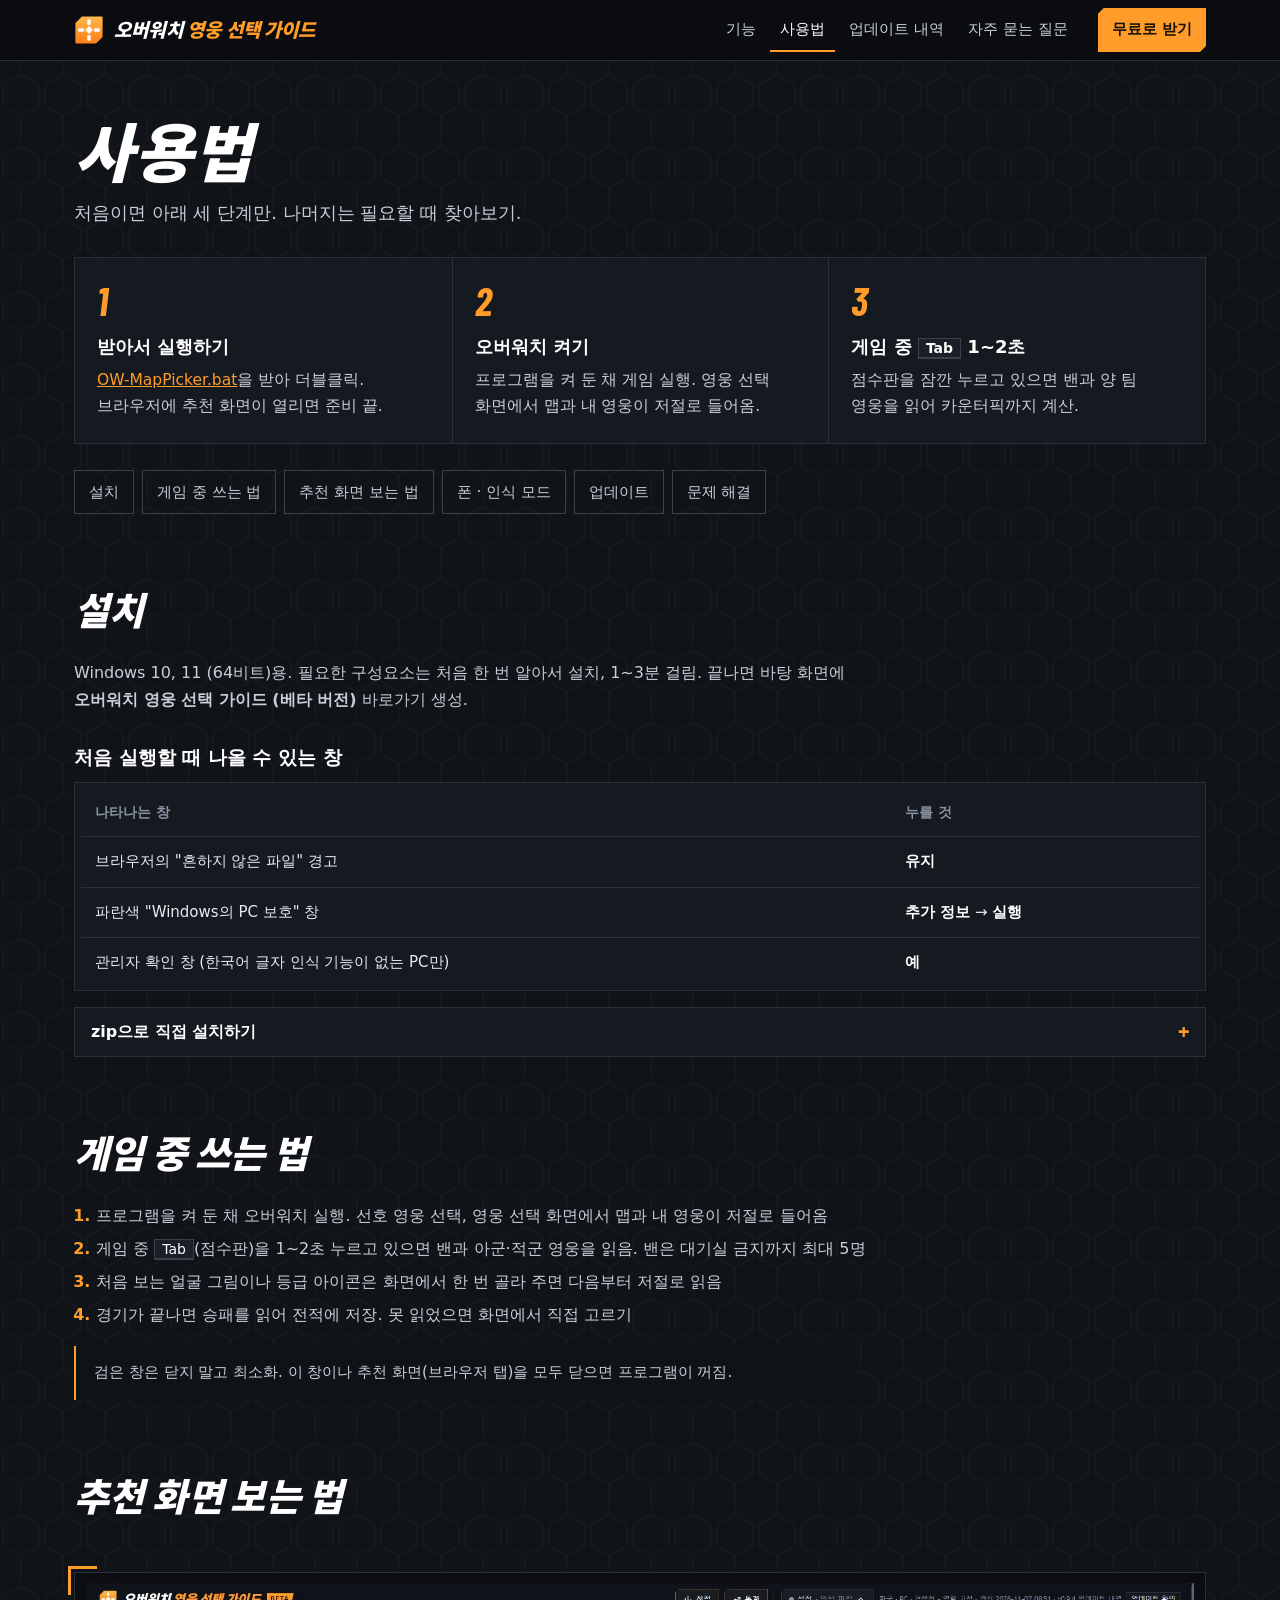
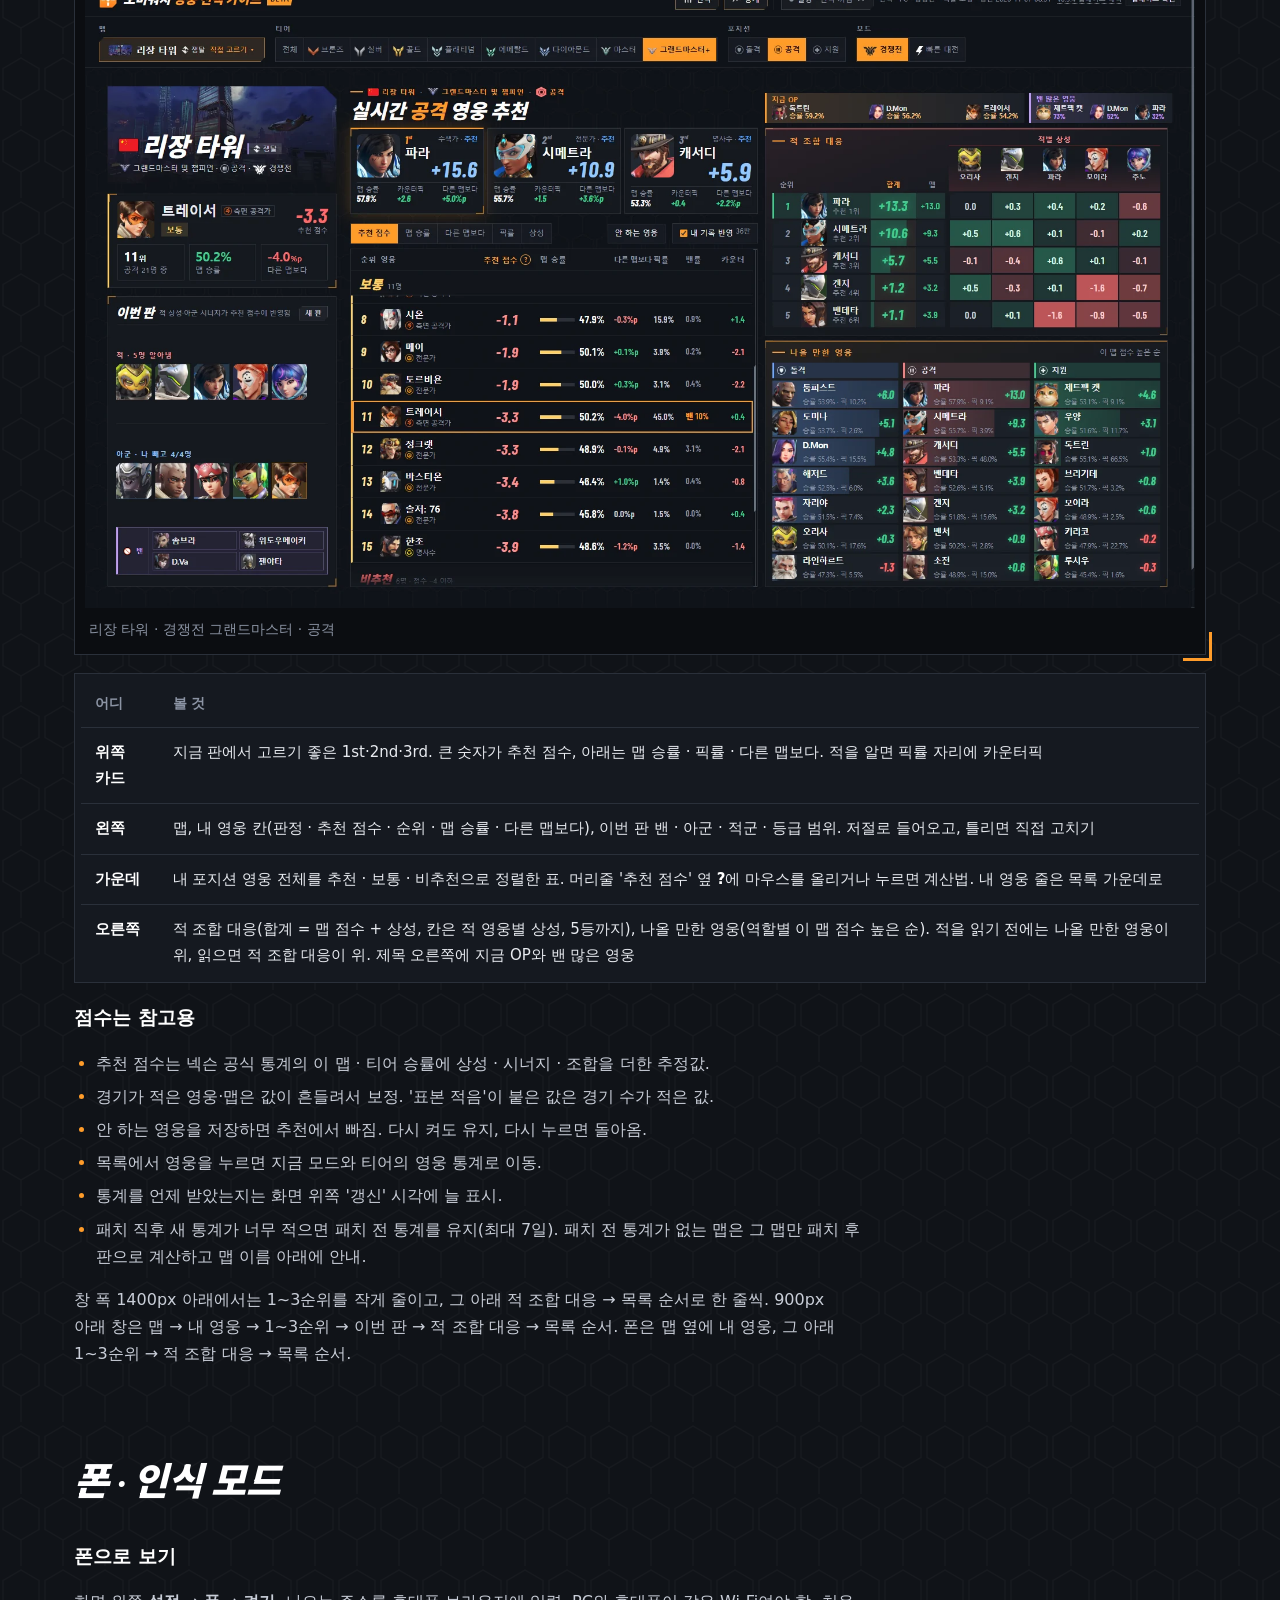
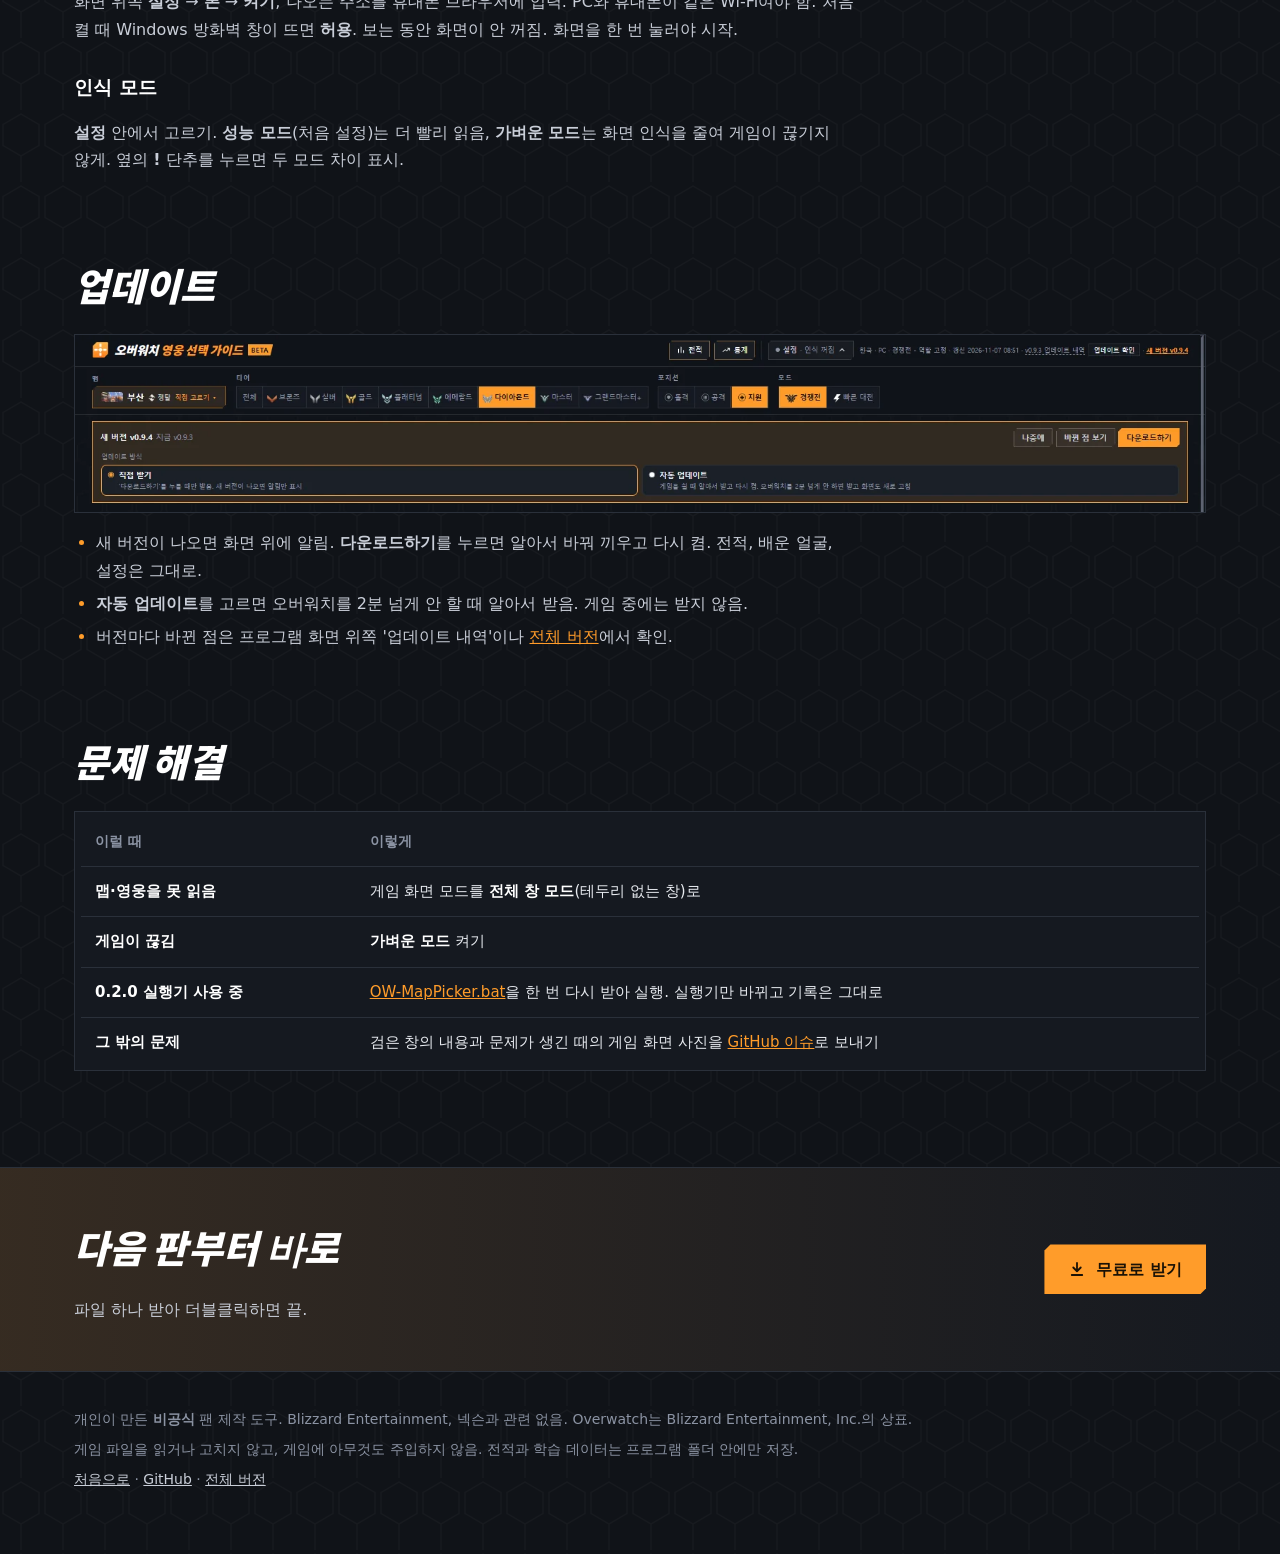
==== docs/guide.html @ 06ac481d "소개 사이트: 업데이트 내역을 프로그램 화면 모양으로, 아이콘을 프로그램 아이콘으로 - 업데이트 내역: 왼쪽 버전 목록 + 마름모 시간줄, 바뀐 점 모두 보임, 사진 누르면 크게 " ====
<!doctype html>
<html lang="ko">
<head>
<meta charset="utf-8">
<meta name="google-site-verification" content="iW7dX4CgawFbVuh55kqrlvdH8QZOWC4l0NRZZ0WInyc" />
<meta name="viewport" content="width=device-width, initial-scale=1">
<title>사용법 · 설치 · 문제 해결 | 오버워치 영웅 선택 가이드</title>
<meta name="description" content="오버워치 영웅 선택 가이드 사용법: 3단계로 시작하기, 설치, 점수판(Tab)으로 조합 읽기, 추천 화면 보는 법, 폰으로 보기, 자동 업데이트, 문제 해결.">
<link rel="canonical" href="https://no2thingmore.github.io/ow-map-picker-release/guide.html">
<meta name="theme-color" content="#101318">
<link rel="icon" href="site/favicon.ico" sizes="any">
<link rel="icon" href="site/icon.svg" type="image/svg+xml">
<meta property="og:type" content="article">
<meta property="og:locale" content="ko_KR">
<meta property="og:site_name" content="오버워치 영웅 선택 가이드">
<meta property="og:title" content="사용법 · 설치 | 오버워치 영웅 선택 가이드">
<meta property="og:description" content="3단계로 시작하기, 폰으로 보기, 문제 해결까지.">
<meta property="og:url" content="https://no2thingmore.github.io/ow-map-picker-release/guide.html">
<meta property="og:image" content="https://no2thingmore.github.io/ow-map-picker-release/og.png">
<meta name="twitter:card" content="summary_large_image">
<link rel="preload" href="site/fonts/ow-site-kr.woff2" as="font" type="font/woff2" crossorigin>
<link rel="stylesheet" href="site/site.css">
<script type="application/ld+json">
{
  "@context": "https://schema.org",
  "@type": "HowTo",
  "name": "오버워치 영웅 선택 가이드 시작하기",
  "inLanguage": "ko",
  "step": [
    { "@type": "HowToStep", "name": "받아서 실행하기", "text": "OW-MapPicker.bat을 받아 더블클릭. 브라우저에 추천 화면이 열리면 준비 끝." },
    { "@type": "HowToStep", "name": "오버워치 켜기", "text": "프로그램을 켜 둔 채 게임 실행. 영웅 선택 화면에서 맵과 내 영웅이 저절로 들어옴." },
    { "@type": "HowToStep", "name": "게임 중 Tab 1~2초", "text": "점수판을 잠깐 누르고 있으면 밴과 양 팀 영웅을 읽어 카운터픽까지 계산." }
  ]
}
</script>
</head>
<body>
<a class="skip" href="#main">본문으로 건너뛰기</a>
<header class="top">
  <div class="wrap">
    <a class="brand disp" href="./"><img src="site/icon.svg" alt="" width="30" height="30"><span>오버워치 <b>영웅 선택 가이드</b></span></a>
    <nav class="nav" aria-label="사이트">
      <a href="./#features">기능</a><a href="guide.html" aria-current="page">사용법</a><a href="releases.html">업데이트 내역</a><a href="./#faq">자주 묻는 질문</a>
    </nav>
    <a class="btn go" href="https://github.com/no2thingmore/ow-map-picker-release/releases/latest/download/OW-MapPicker.bat">무료로 받기</a>
  </div>
</header>

<main id="main" class="doc">
  <div class="wrap">
    <h1 class="disp">사용법</h1>
    <p class="lead">처음이면 아래 세 단계만. 나머지는 필요할 때 찾아보기.</p>

    <ol class="quick" aria-label="처음 시작하는 순서">
      <li><b>받아서 실행하기</b><span><a href="https://github.com/no2thingmore/ow-map-picker-release/releases/latest/download/OW-MapPicker.bat">OW-MapPicker.bat</a>을 받아 더블클릭. 브라우저에 추천 화면이 열리면 준비 끝.</span></li>
      <li><b>오버워치 켜기</b><span>프로그램을 켜 둔 채 게임 실행. 영웅 선택 화면에서 맵과 내 영웅이 저절로 들어옴.</span></li>
      <li><b>게임 중 <kbd>Tab</kbd> 1~2초</b><span>점수판을 잠깐 누르고 있으면 밴과 양 팀 영웅을 읽어 카운터픽까지 계산.</span></li>
    </ol>

    <nav aria-label="이 페이지 목차">
      <ul class="toc">
        <li><a href="#install">설치</a></li><li><a href="#play">게임 중 쓰는 법</a></li><li><a href="#screen">추천 화면 보는 법</a></li>
        <li><a href="#phone">폰 · 인식 모드</a></li><li><a href="#update">업데이트</a></li><li><a href="#trouble">문제 해결</a></li>
      </ul>
    </nav>

    <section id="install" aria-labelledby="g-install">
      <h2 id="g-install" class="disp">설치</h2>
      <p>Windows 10, 11 (64비트)용. 필요한 구성요소는 처음 한 번 알아서 설치, 1~3분 걸림. 끝나면 바탕 화면에 <b>오버워치 영웅 선택 가이드 (베타 버전)</b> 바로가기 생성.</p>
      <h3>처음 실행할 때 나올 수 있는 창</h3>
      <div class="box">
        <table>
          <thead><tr><th scope="col">나타나는 창</th><th scope="col">누를 것</th></tr></thead>
          <tbody>
            <tr><td>브라우저의 "흔하지 않은 파일" 경고</td><td><b>유지</b></td></tr>
            <tr><td>파란색 "Windows의 PC 보호" 창</td><td><b>추가 정보</b> → <b>실행</b></td></tr>
            <tr><td>관리자 확인 창 (한국어 글자 인식 기능이 없는 PC만)</td><td><b>예</b></td></tr>
          </tbody>
        </table>
      </div>
      <details class="more">
        <summary>zip으로 직접 설치하기</summary>
        <ol>
          <li><a href="https://github.com/no2thingmore/ow-map-picker-release/releases/latest/download/OW-MapPicker.zip">OW-MapPicker.zip</a> 받기. 지난 버전은 <a href="https://github.com/no2thingmore/ow-map-picker-release/releases">전체 버전</a>에</li>
          <li>zip 파일 오른쪽 클릭 → <b>속성</b> → 아래쪽 <b>차단 해제</b> 체크 → 확인. 건너뛰면 실행할 때마다 보안 경고</li>
          <li>원하는 곳에 압축을 풀고 <code>OW-MapPicker</code> 폴더 안의 <code>start.bat</code> 더블클릭. Python이 없으면 python.org 공식 설치 파일로 지금 계정에만 설치, 관리자 권한 필요 없음</li>
        </ol>
      </details>
    </section>

    <section id="play" aria-labelledby="g-play">
      <h2 id="g-play" class="disp">게임 중 쓰는 법</h2>
      <ol>
        <li>프로그램을 켜 둔 채 오버워치 실행. 선호 영웅 선택, 영웅 선택 화면에서 맵과 내 영웅이 저절로 들어옴</li>
        <li>게임 중 <kbd>Tab</kbd>(점수판)을 1~2초 누르고 있으면 밴과 아군·적군 영웅을 읽음. 밴은 대기실 금지까지 최대 5명</li>
        <li>처음 보는 얼굴 그림이나 등급 아이콘은 화면에서 한 번 골라 주면 다음부터 저절로 읽음</li>
        <li>경기가 끝나면 승패를 읽어 전적에 저장. 못 읽었으면 화면에서 직접 고르기</li>
      </ol>
      <p class="note">검은 창은 닫지 말고 최소화. 이 창이나 추천 화면(브라우저 탭)을 모두 닫으면 프로그램이 꺼짐.</p>
    </section>

    <section id="screen" aria-labelledby="g-screen">
      <h2 id="g-screen" class="disp">추천 화면 보는 법</h2>
      <figure class="shot"><img src="site/img/main.webp" width="1920" height="1080" alt="추천 화면 전체: 왼쪽 맵·이번 판, 가운데 1~3순위와 추천 목록, 오른쪽 적 조합 대응과 나올 만한 영웅" loading="lazy">
        <figcaption>리장 타워 · 경쟁전 그랜드마스터 · 공격</figcaption></figure>
      <div class="box">
        <table>
          <thead><tr><th scope="col">어디</th><th scope="col">볼 것</th></tr></thead>
          <tbody>
            <tr><td><b>위쪽 카드</b></td><td>지금 판에서 고르기 좋은 1st·2nd·3rd. 큰 숫자가 추천 점수, 아래는 맵 승률 · 픽률 · 다른 맵보다. 적을 알면 픽률 자리에 카운터픽</td></tr>
            <tr><td><b>왼쪽</b></td><td>맵, 내 영웅 칸(판정 · 추천 점수 · 순위 · 맵 승률 · 다른 맵보다), 이번 판 밴 · 아군 · 적군 · 등급 범위. 저절로 들어오고, 틀리면 직접 고치기</td></tr>
            <tr><td><b>가운데</b></td><td>내 포지션 영웅 전체를 추천 · 보통 · 비추천으로 정렬한 표. 머리줄 '추천 점수' 옆 <b>?</b>에 마우스를 올리거나 누르면 계산법. 내 영웅 줄은 목록 가운데로</td></tr>
            <tr><td><b>오른쪽</b></td><td>적 조합 대응(합계 = 맵 점수 + 상성, 칸은 적 영웅별 상성, 5등까지), 나올 만한 영웅(역할별 이 맵 점수 높은 순). 적을 읽기 전에는 나올 만한 영웅이 위, 읽으면 적 조합 대응이 위. 제목 오른쪽에 지금 OP와 밴 많은 영웅</td></tr>
          </tbody>
        </table>
      </div>
      <h3>점수는 참고용</h3>
      <ul>
        <li>추천 점수는 넥슨 공식 통계의 이 맵 · 티어 승률에 상성 · 시너지 · 조합을 더한 추정값.</li>
        <li>경기가 적은 영웅·맵은 값이 흔들려서 보정. '표본 적음'이 붙은 값은 경기 수가 적은 값.</li>
        <li>안 하는 영웅을 저장하면 추천에서 빠짐. 다시 켜도 유지, 다시 누르면 돌아옴.</li>
        <li>목록에서 영웅을 누르면 지금 모드와 티어의 영웅 통계로 이동.</li>
        <li>통계를 언제 받았는지는 화면 위쪽 '갱신' 시각에 늘 표시.</li>
        <li>패치 직후 새 통계가 너무 적으면 패치 전 통계를 유지(최대 7일). 패치 전 통계가 없는 맵은 그 맵만 패치 후 판으로 계산하고 맵 이름 아래에 안내.</li>
      </ul>
      <p>창 폭 1400px 아래에서는 1~3순위를 작게 줄이고, 그 아래 적 조합 대응 → 목록 순서로 한 줄씩. 900px 아래 창은 맵 → 내 영웅 → 1~3순위 → 이번 판 → 적 조합 대응 → 목록 순서. 폰은 맵 옆에 내 영웅, 그 아래 1~3순위 → 적 조합 대응 → 목록 순서.</p>
    </section>

    <section id="phone" aria-labelledby="g-phone">
      <h2 id="g-phone" class="disp">폰 · 인식 모드</h2>
      <h3>폰으로 보기</h3>
      <p>화면 위쪽 <b>설정</b> → <b>폰</b> → <b>켜기</b>, 나오는 주소를 휴대폰 브라우저에 입력. PC와 휴대폰이 같은 Wi-Fi여야 함. 처음 켤 때 Windows 방화벽 창이 뜨면 <b>허용</b>. 보는 동안 화면이 안 꺼짐. 화면을 한 번 눌러야 시작.</p>
      <h3>인식 모드</h3>
      <p><b>설정</b> 안에서 고르기. <b>성능 모드</b>(처음 설정)는 더 빨리 읽음, <b>가벼운 모드</b>는 화면 인식을 줄여 게임이 끊기지 않게. 옆의 <b>!</b> 단추를 누르면 두 모드 차이 표시.</p>
    </section>

    <section id="update" aria-labelledby="g-update">
      <h2 id="g-update" class="disp">업데이트</h2>
      <figure class="pic"><img src="site/img/update.webp" width="1600" height="251" alt="새 버전 알림: 새 버전 v0.9.4, 나중에·바뀐 점 보기·다운로드하기 단추와 업데이트 방식(직접 받기, 자동 업데이트)" loading="lazy"></figure>
      <ul>
        <li>새 버전이 나오면 화면 위에 알림. <b>다운로드하기</b>를 누르면 알아서 바꿔 끼우고 다시 켬. 전적, 배운 얼굴, 설정은 그대로.</li>
        <li><b>자동 업데이트</b>를 고르면 오버워치를 2분 넘게 안 할 때 알아서 받음. 게임 중에는 받지 않음.</li>
        <li>버전마다 바뀐 점은 프로그램 화면 위쪽 '업데이트 내역'이나 <a href="https://github.com/no2thingmore/ow-map-picker-release/releases">전체 버전</a>에서 확인.</li>
      </ul>
    </section>

    <section id="trouble" aria-labelledby="g-trouble">
      <h2 id="g-trouble" class="disp">문제 해결</h2>
      <div class="box">
        <table>
          <thead><tr><th scope="col">이럴 때</th><th scope="col">이렇게</th></tr></thead>
          <tbody>
            <tr><td><b>맵·영웅을 못 읽음</b></td><td>게임 화면 모드를 <b>전체 창 모드</b>(테두리 없는 창)로</td></tr>
            <tr><td><b>게임이 끊김</b></td><td><b>가벼운 모드</b> 켜기</td></tr>
            <tr><td><b>0.2.0 실행기 사용 중</b></td><td><a href="https://github.com/no2thingmore/ow-map-picker-release/releases/latest/download/OW-MapPicker.bat">OW-MapPicker.bat</a>을 한 번 다시 받아 실행. 실행기만 바뀌고 기록은 그대로</td></tr>
            <tr><td><b>그 밖의 문제</b></td><td>검은 창의 내용과 문제가 생긴 때의 게임 화면 사진을 <a href="https://github.com/no2thingmore/ow-map-picker-release/issues">GitHub 이슈</a>로 보내기</td></tr>
          </tbody>
        </table>
      </div>
    </section>
  </div>

  <div class="cta">
    <div class="wrap">
      <div><h2 class="disp">다음 판부터 바로</h2><p>파일 하나 받아 더블클릭하면 끝.</p></div>
      <a class="btn go" href="https://github.com/no2thingmore/ow-map-picker-release/releases/latest/download/OW-MapPicker.bat"><svg viewBox="0 0 24 24" aria-hidden="true"><path d="M12 4v11M7 10l5 5 5-5M5 20h14"/></svg>무료로 받기</a>
    </div>
  </div>
</main>

<footer class="foot">
  <div class="wrap">
    <p>개인이 만든 <b>비공식</b> 팬 제작 도구. Blizzard Entertainment, 넥슨과 관련 없음. Overwatch는 Blizzard Entertainment, Inc.의 상표.</p>
    <p>게임 파일을 읽거나 고치지 않고, 게임에 아무것도 주입하지 않음. 전적과 학습 데이터는 프로그램 폴더 안에만 저장.</p>
    <p><a href="./">처음으로</a> · <a href="https://github.com/no2thingmore/ow-map-picker-release">GitHub</a> · <a href="https://github.com/no2thingmore/ow-map-picker-release/releases">전체 버전</a></p>
  </div>
</footer>
</body>
</html>
---- docs/site/site.css ----
/* 소개 페이지 (GitHub Pages). 프로그램 화면과 같은 HUD 모양: 남색 바탕 + 옅은 육각 무늬, 주황 한 가지 강조, 깎인 모서리, L자 꺾쇠 */
@font-face { font-family: "OW Num"; src: url("fonts/ow-num.woff2") format("woff2"); font-weight: 600; font-style: normal; font-display: swap; }
@font-face { font-family: "OW Num"; src: url("fonts/ow-num-i.woff2") format("woff2"); font-weight: 600; font-style: italic; font-display: swap; }
@font-face { font-family: "OW Num"; src: url("fonts/ow-num-bi.woff2") format("woff2"); font-weight: 700 900; font-style: italic; font-display: swap; }
@font-face { font-family: "OW Site KR"; src: url("fonts/ow-site-kr.woff2") format("woff2"); font-weight: 900; font-display: swap; }

:root {
  --bg: #101318; --bg-deep: #0b0d11; --panel: #151920; --panel-2: #1b2028; --line: #2a303a; --line-2: #3a414d;
  --text: #e8ebf0; --text-2: #c9ced8; --muted: #8b93a3; --dim: #5c6472;
  --accent: #ff9c2a; --accent-hi: #ffb257; --accent-ink: #1a1206; --well: #0f1217; --top-bg: rgb(10 12 16 / .92); --rec: #4da3ff; --bad: #ff6b6b; --good: #3ecf8e;
  --font-body: "Pretendard", "Apple SD Gothic Neo", "Malgun Gothic", system-ui, sans-serif;
  --font-disp: "OW Num", "OW Site KR", "Malgun Gothic", var(--font-body);
  --cut: polygon(10px 0, 100% 0, 100% calc(100% - 10px), calc(100% - 10px) 100%, 0 100%, 0 10px);
  --cut-sm: polygon(6px 0, 100% 0, 100% calc(100% - 6px), calc(100% - 6px) 100%, 0 100%, 0 6px);
  --w: 1180px;
  --white: #fff; --ghost: rgb(255 255 255 / .05);
}
* { box-sizing: border-box; }
html {
  background-color: var(--bg);
  background-image: url("data:image/svg+xml,%3Csvg xmlns='http://www.w3.org/2000/svg' width='42' height='72' viewBox='0 0 42 72'%3E%3Cpath d='M21 2l18 10.5v21L21 44 3 33.5v-21z M21 44v26' fill='none' stroke='%23ffffff' stroke-opacity='.03' stroke-width='1.2'/%3E%3C/svg%3E");
  scroll-behavior: smooth; scroll-padding-top: 76px;
}
@media (prefers-reduced-motion: reduce) { html { scroll-behavior: auto; } }
body { margin: 0; background: none; color: var(--text); font-family: var(--font-body); font-size: 16px; line-height: 1.7;
  -webkit-font-smoothing: antialiased; word-break: keep-all; overflow-wrap: anywhere; }
img { max-width: 100%; height: auto; display: block; }
a { color: var(--accent); }
a:focus-visible, button:focus-visible, summary:focus-visible { outline: 2px solid var(--accent); outline-offset: 3px; }
/* 깎인 모서리(clip-path) 단추는 바깥 윤곽선이 잘려 안 보임 → 포커스일 때만 깎기를 풀어 직사각형 윤곽선 */
.btn:focus-visible { clip-path: none; }
@media (forced-colors: active) { .btn, .mini { clip-path: none; border: 1px solid ButtonText; } :focus-visible { outline-color: Highlight; } }
.wrap { max-width: var(--w); margin: 0 auto; padding: 0 24px; }
.disp { font-family: var(--font-disp); font-style: italic; font-weight: 900; letter-spacing: .01em; }
.skip { position: absolute; left: -9999px; } .skip:focus { left: 16px; top: 8px; z-index: 50; background: var(--accent); color: var(--accent-ink); min-height: 44px; display: inline-flex; align-items: center; padding: 0 14px; }

/* ---- 머리 줄 ---- */
.top { position: sticky; top: 0; z-index: 20; background: var(--top-bg); backdrop-filter: blur(8px); border-bottom: 1px solid var(--line); }
.top .wrap { display: flex; align-items: center; gap: 20px; min-height: 60px; }
.brand { display: inline-flex; align-items: center; min-height: 44px; gap: 10px; color: var(--white); text-decoration: none; font-size: 19px; white-space: nowrap; }
.brand img { width: 30px; height: 30px; }
.brand b { color: var(--accent); font-weight: inherit; }
.nav { display: flex; gap: 4px; margin-left: auto; }
.nav a { color: var(--text-2); text-decoration: none; font-size: 15px; padding: 0 10px; min-height: 44px; display: inline-flex; align-items: center; }
.nav a:hover, .nav a[aria-current="page"] { color: var(--white); }
.nav a[aria-current="page"] { box-shadow: inset 0 -2px 0 var(--accent); }

/* ---- 단추 ---- */
.btn { display: inline-flex; align-items: center; gap: 10px; min-height: 50px; padding: 0 24px; font-weight: 800; font-size: 16px; text-decoration: none;
  clip-path: var(--cut-sm); border: 0; cursor: pointer; }
.btn.go { background: var(--accent); color: var(--accent-ink); }
.btn.go:hover { background: var(--accent-hi); }
.btn.ghost { background: var(--ghost); color: var(--white); box-shadow: inset 0 0 0 1px var(--line-2); }
.btn.ghost:hover { box-shadow: inset 0 0 0 1px var(--accent); }
.btn svg { width: 18px; height: 18px; fill: none; stroke: currentColor; stroke-width: 2.4; stroke-linecap: round; stroke-linejoin: round; }
.top .btn { min-height: 44px; padding: 0 14px; font-size: 15px; }

/* ---- 첫 화면 ---- */
.hero { padding: 64px 0 0; }
.hero h1 { margin: 0; font-size: clamp(44px, 7.4vw, 92px); line-height: 1.02; color: var(--white); }
.hero h1 .hl { color: var(--accent); }
.hero .lead { max-width: 640px; margin: 22px 0 0; font-size: clamp(17px, 2vw, 20px); color: var(--text-2); }
.hero .acts { display: flex; flex-wrap: wrap; gap: 12px; margin-top: 30px; }
.hero .meta { margin: 14px 0 0; font-size: 14px; color: var(--muted); }
.shot { position: relative; margin: 44px 0 0; background: var(--bg-deep); border: 1px solid var(--line); padding: 10px; }
.shot::before, .shot::after { content: ""; position: absolute; width: 26px; height: 26px; pointer-events: none; }
.shot::before { top: -7px; left: -7px; border-top: 3px solid var(--accent); border-left: 3px solid var(--accent); }
.shot::after { bottom: -7px; right: -7px; border-bottom: 3px solid var(--accent); border-right: 3px solid var(--accent); }
.shot figcaption { font-size: 14px; color: var(--muted); padding: 10px 4px 2px; }

/* ---- 구역 ---- */
section.sec { padding: 96px 0 0; }
.sec > .wrap > h2, .sec h2 { margin: 0 0 12px; font-size: clamp(30px, 4vw, 44px); line-height: 1.15; color: var(--white); }
.sec .intro { max-width: 680px; margin: 0 0 36px; color: var(--text-2); font-size: 17px; }

/* 판 흐름: 실제 순서라 번호 */
.flow { list-style: none; margin: 0; padding: 0; display: grid; grid-template-columns: repeat(4, minmax(0, 1fr)); gap: 0; border: 1px solid var(--line); background: var(--panel); counter-reset: f; }
.flow li { padding: 24px 22px 26px; counter-increment: f; position: relative; }
.flow li + li { border-left: 1px solid var(--line); }
.flow li::before { content: counter(f, decimal-leading-zero); display: block; font-family: var(--font-disp); font-style: italic; font-weight: 900; font-size: 40px; line-height: 1; color: var(--muted); margin-bottom: 14px; }
.flow li:last-child::before { color: var(--accent); }
.flow b { display: block; color: var(--white); font-size: 17px; margin-bottom: 4px; }
.flow span { color: var(--muted); font-size: 15px; line-height: 1.6; }

/* 기능: 글 + 사진 (번갈아 좌우) */
.feat { display: grid; grid-template-columns: minmax(0, 5fr) minmax(0, 7fr); gap: 48px; align-items: center; padding: 56px 0; border-top: 1px solid var(--line); }
.feat:first-of-type { border-top: 0; padding-top: 8px; }
.feat.flip { grid-template-columns: minmax(0, 7fr) minmax(0, 5fr); }
.feat.flip .txt { order: 2; }
.feat h3 { margin: 0 0 10px; font-size: 28px; line-height: 1.2; color: var(--white); }
.feat p { margin: 0 0 12px; color: var(--text-2); }
.feat ul { margin: 0; padding-left: 18px; color: var(--text-2); }
.feat li { margin: 4px 0; }
.feat li::marker { color: var(--accent); }
.pics { display: grid; gap: 14px; }
.pics.two { grid-template-columns: repeat(2, minmax(0, 1fr)); align-items: start; }
.pic { margin: 0; border: 1px solid var(--line); background: var(--bg-deep); }
.pic.small { max-width: 420px; justify-self: center; }
.tag { display: inline-block; font-size: 14px; font-weight: 700; color: var(--accent); border: 1px solid color-mix(in srgb, var(--accent) 45%, transparent); padding: 0 8px; margin-bottom: 12px; }

/* 작은 기능 3개 */
.minis { display: grid; grid-template-columns: repeat(3, minmax(0, 1fr)); gap: 14px; margin-top: 8px; }
.mini { background: var(--panel); border: 1px solid var(--line); padding: 22px; clip-path: var(--cut); }
.mini b { display: block; color: var(--white); font-size: 17px; margin-bottom: 6px; }
.mini span { color: var(--muted); font-size: 15px; }

/* 설치 */
.steps { list-style: none; margin: 0 0 28px; padding: 0; display: grid; gap: 12px; counter-reset: s; }
.steps li { counter-increment: s; display: grid; grid-template-columns: 52px minmax(0, 1fr); gap: 4px 16px; background: var(--panel); border: 1px solid var(--line); padding: 18px 20px; }
.steps li::before { content: counter(s); grid-row: 1 / span 2; font-family: var(--font-disp); font-style: italic; font-weight: 900; font-size: 38px; line-height: 1; color: var(--accent); }
.steps b { color: var(--white); }
.steps span { color: var(--muted); font-size: 15px; }
table { width: 100%; border-collapse: collapse; font-size: 15px; font-variant-numeric: tabular-nums; }
th, td { text-align: left; padding: 12px 14px; border-top: 1px solid var(--line); vertical-align: top; }
th { color: var(--muted); font-weight: 600; font-size: 14px; border-top: 0; }
td b { color: var(--white); }
.box { background: var(--panel); border: 1px solid var(--line); padding: 6px 6px 2px; }
.note { margin: 18px 0 0; padding: 14px 18px; background: var(--well); border-left: 2px solid var(--accent); color: var(--text-2); font-size: 15px; }

/* 자주 묻는 질문 */
.faq { border-top: 1px solid var(--line); }
.faq details { border-bottom: 1px solid var(--line); }
.faq summary { cursor: pointer; list-style: none; padding: 20px 40px 20px 0; position: relative; color: var(--white); font-weight: 700; font-size: 17px; }
.faq summary::-webkit-details-marker { display: none; }
.faq summary::after { content: "+"; position: absolute; right: 6px; top: 14px; font-family: var(--font-disp); font-size: 28px; color: var(--accent); }
.faq details[open] summary::after { content: "−"; }
.faq details p { margin: -6px 0 20px; color: var(--text-2); max-width: 760px; }

/* 마지막 받기 띠 */
.cta { margin: 96px 0 0; padding: 48px 0; background: linear-gradient(90deg, color-mix(in srgb, var(--accent) 14%, var(--panel)), var(--panel)); border-top: 1px solid var(--line); border-bottom: 1px solid var(--line); }
.cta .wrap { display: flex; align-items: center; justify-content: space-between; gap: 24px; flex-wrap: wrap; }
.cta h2 { margin: 0; font-size: clamp(28px, 3.6vw, 40px); color: var(--white); }
.cta p { margin: 4px 0 0; color: var(--text-2); }

/* 아래 줄 */
.foot { padding: 36px 0 56px; color: var(--muted); font-size: 14px; line-height: 1.7; }
.foot p { margin: 0 0 6px; max-width: 860px; }
.foot a { color: var(--text-2); }

/* 사용법 페이지 */
.doc { padding: 56px 0 0; }
.doc h1 { margin: 0 0 12px; font-size: clamp(38px, 5.6vw, 64px); line-height: 1.08; color: var(--white); }
.doc .lead { max-width: 680px; color: var(--text-2); font-size: 18px; margin: 0; }
.doc .toc { display: flex; flex-wrap: wrap; gap: 8px; margin: 26px 0 0; padding: 0; list-style: none; }
.doc .toc li { margin: 0; }
.toc a { display: inline-flex; align-items: center; min-height: 44px; padding: 0 14px; border: 1px solid var(--line-2); color: var(--text-2); text-decoration: none; font-size: 15px; }
.toc a:hover { border-color: var(--accent); color: var(--white); }
.doc section { padding: 64px 0 0; }
.doc h2 { margin: 0 0 16px; font-size: clamp(28px, 3.4vw, 38px); color: var(--white); }
.doc h3 { margin: 28px 0 8px; font-size: 19px; color: var(--white); }
.doc p, .doc li { color: var(--text-2); max-width: 780px; }
.doc ol, .doc ul { padding-left: 22px; }
.doc li { margin: 6px 0; }
.doc li::marker { color: var(--accent); font-weight: 700; }
kbd { font-family: var(--font-body); font-size: 14px; border: 1px solid var(--line-2); border-bottom-width: 2px; padding: 1px 7px; background: var(--panel-2); color: var(--white); }
code { font-size: 14px; background: var(--panel-2); padding: 1px 6px; color: var(--white); }
.split { display: grid; grid-template-columns: minmax(0, 1fr) minmax(0, 1fr); gap: 32px; align-items: start; }

/* ---- 좁은 화면 ---- */
@media (max-width: 960px) {
  .feat, .feat.flip { grid-template-columns: minmax(0, 1fr); gap: 24px; padding: 44px 0; }
  .feat.flip .txt { order: 0; }
  .flow { grid-template-columns: repeat(2, minmax(0, 1fr)); }
  .flow li:nth-child(3) { border-left: 0; }
  .flow li:nth-child(n+3) { border-top: 1px solid var(--line); }
  .minis { grid-template-columns: minmax(0, 1fr); }
  .split { grid-template-columns: minmax(0, 1fr); }
}
@media (max-width: 720px) {
  .wrap { padding: 0 16px; }
  .nav { display: none; }
  .top .btn { margin-left: auto; min-height: 44px; }
  .brand { min-height: 44px; }  /* 폰: 누를 곳 44px 안팎 */
  .hero { padding-top: 40px; }
  .shot { padding: 6px; margin-top: 32px; }
  section.sec { padding-top: 72px; }
  .flow { grid-template-columns: minmax(0, 1fr); }
  .flow li + li { border-left: 0; border-top: 1px solid var(--line); }
  .pics.two { grid-template-columns: minmax(0, 1fr); }
  th, td { padding: 10px 8px; }
  .btn { min-height: 48px; padding: 0 18px; }
}
@media (max-width: 400px) { .brand span { font-size: 16px; } .top .btn { padding: 0 10px; } }

/* 사용법: 처음 3단계 (실제 순서라 번호) · 펼쳐 보는 세부 */
.doc .quick { list-style: none; margin: 28px 0 0; padding: 0; display: grid; grid-template-columns: repeat(3, minmax(0, 1fr)); border: 1px solid var(--line); background: var(--panel); counter-reset: q; }
.doc .quick li { margin: 0; padding: 22px 22px 24px; counter-increment: q; max-width: none; }
.doc .quick li + li { border-left: 1px solid var(--line); }
.doc .quick li::before { content: counter(q); display: block; font-family: var(--font-disp); font-style: italic; font-weight: 900; font-size: 40px; line-height: 1; color: var(--accent); margin-bottom: 12px; }
.doc .quick b { display: block; color: var(--white); font-size: 18px; margin-bottom: 6px; }
.doc .quick span { display: block; color: var(--text-2); font-size: 15.5px; line-height: 1.65; }
.doc details.more { margin: 16px 0 0; border: 1px solid var(--line); background: var(--panel); }
.doc details.more summary { cursor: pointer; list-style: none; position: relative; min-height: 48px; display: flex; align-items: center; padding: 0 48px 0 16px; color: var(--white); font-weight: 700; }
.doc details.more summary::-webkit-details-marker { display: none; }
/* 펼칠 수 있다는 표시: 닫힘 +, 열림 − (색만이 아니라 모양으로) */
.doc details.more summary::after { content: "+"; position: absolute; right: 16px; top: 50%; transform: translateY(-52%); font-family: var(--font-disp); font-size: 26px; color: var(--accent); }
.doc details.more[open] summary::after { content: "−"; }
.doc details.more[open] summary { border-bottom: 1px solid var(--line); }
.doc details.more > ol, .doc details.more > ul { margin: 14px 0 16px; padding-right: 16px; }
.doc .box + h3, .doc .shot + .box { margin-top: 18px; }
@media (max-width: 960px) {
  .doc .quick { grid-template-columns: minmax(0, 1fr); }
  .doc .quick li + li { border-left: 0; border-top: 1px solid var(--line); }
}

/* 업데이트 내역 (2026-11-08 사용자 요청: 프로그램 안 '업데이트 내역' 화면과 같은 모양, 업데이트 방식 칸은 뺌)
   왼쪽 버전 목록(따라 내려옴) + 오른쪽 마름모 시간줄. 900px 아래는 버전 목록이 위쪽 가로 스크롤 줄. 사진은 누르면 크게 */
.chg { padding: 40px 0 0; }
.chg .wrap { max-width: 1288px; }
.chg-head { display: flex; align-items: baseline; justify-content: space-between; gap: 8px 16px; flex-wrap: wrap; padding-bottom: 14px; border-bottom: 1px solid var(--line); }
.chg-head h1 { margin: 0; font-size: clamp(30px, 4vw, 40px); line-height: 1.1; color: var(--white); }
.chg-head h1 b { color: var(--accent); font-weight: inherit; }
.chg-head a { color: var(--text-2); font-size: 15px; }
.page { display: grid; grid-template-columns: minmax(0, 1fr); gap: 16px 28px; margin-top: 22px; }
.vers { display: flex; gap: 2px; overflow-x: auto; border: 1px solid var(--line); background: var(--panel); padding: 6px; }
.vers-lab { display: none; }
.vers a { flex: none; display: flex; align-items: baseline; gap: 8px; min-height: 44px; align-items: center; padding: 0 12px; color: var(--muted); text-decoration: none;
  font-weight: 700; font-variant-numeric: tabular-nums; white-space: nowrap; }
.vers a .d { display: none; font-size: 13px; font-weight: 400; color: var(--muted); }
.vers a small { font-size: 12px; font-weight: 700; color: var(--accent); margin-left: 6px; }
.vers a:hover { color: var(--white); }
.vers a.now { color: var(--white); }
.vers a.cur { background: var(--panel-2); color: var(--white); box-shadow: inset 3px 0 0 var(--accent); }
.vers a:focus-visible { outline: 2px solid var(--accent); outline-offset: -2px; }
@media (min-width: 900px) {
  .page { grid-template-columns: 210px minmax(0, 1fr); align-items: start; }
  .vers { position: sticky; top: 76px; max-height: calc(100vh - 92px); overflow: auto; flex-direction: column; padding: 8px; }
  .vers-lab { display: block; font-size: 13px; letter-spacing: .12em; color: var(--muted); font-weight: 700; padding: 4px 12px 8px; }
  .vers a { justify-content: space-between; min-height: 48px; }
  .vers a .d { display: inline; }
}
.doc .log { list-style: none; margin: 0; padding: 0; position: relative; }
.log::before { content: ""; position: absolute; left: 5px; top: 10px; bottom: 10px; width: 2px; background: var(--line); }
.doc .rel { position: relative; padding: 0 0 36px 30px; margin: 0; max-width: none; }
.rel::before { content: ""; position: absolute; left: 0; top: 12px; width: 11px; height: 11px; transform: rotate(45deg);
  background: var(--panel-2); border: 2px solid var(--line-2); }
.rel.now::before { background: var(--accent); border-color: var(--accent); }
.rel-head { display: flex; align-items: baseline; gap: 6px 12px; flex-wrap: wrap; }
.doc .rel-ver { margin: 0; font-family: "OW Num", var(--font-body); font-style: italic; font-weight: 700; font-size: 34px; line-height: 1.1; color: var(--white);
  font-variant-numeric: tabular-nums; letter-spacing: 0; }
.doc .rel.old .rel-ver { font-size: 26px; }
.rel-badge { font-size: 14px; font-weight: 800; color: var(--accent-ink); background: var(--accent); padding: 1px 10px; }
.rel-head time { color: var(--muted); font-size: 15px; font-variant-numeric: tabular-nums; }
/* 요약 한 줄은 크게 (2026-11-05 사용자 요청: 버전 아래 설명이 한눈에) */
.doc .rel-sum { margin: 6px 0 4px; color: var(--white); font-weight: 800; font-size: 21px; line-height: 1.4; max-width: none; }
.doc .rel ul { margin: 6px 0 0; padding-left: 20px; }
.doc .rel li { margin: 5px 0; font-size: 16.5px; max-width: 900px; }
.doc .rel li::marker { color: var(--muted); }
.doc .rel.old li { color: var(--text-2); }
/* [추가]/[개선]/[고침] 표시는 왼쪽 칸에 세우고 긴 항목은 오른쪽 칸 안에서 줄바꿈 */
.doc .rel ul.tg { padding-left: 0; list-style: none; }
.doc .rel ul.tg li { display: grid; grid-template-columns: 3.4em minmax(0, 1fr); gap: 10px; align-items: baseline; }
.it-tag { font-size: 14px; font-weight: 700; line-height: 1.6; text-align: center; border: 1px solid color-mix(in srgb, currentColor 45%, transparent); }
.it-tag.add { color: var(--good); } .it-tag.imp { color: var(--rec); } .it-tag.fix { color: #ffd166; }
/* 사진: 개선 전(왼쪽, 회색 머리) | 개선 후(오른쪽, 주황 머리) 나란히 크게. 900px 아래는 위아래. 한 장은 폭 전체 */
.rel-media { display: grid; gap: 16px; margin: 14px 0 2px; }
.rel-fig { margin: 0; border: 1px solid var(--line); background: var(--panel); }
.rel-fig .zoom { display: block; width: 100%; padding: 0; margin: 0; border: 0; background: none; cursor: zoom-in; }
.rel-fig .zoom:focus-visible { outline: 2px solid var(--accent); outline-offset: -2px; }
.rel-fig img { display: block; width: 100%; height: auto; }
.rel-fig figcaption { font-size: 15px; color: var(--text-2); padding: 8px 12px; border-top: 1px solid var(--line); }
.cmp { display: grid; grid-template-columns: minmax(0, 1fr); gap: 10px; padding: 10px; }
@media (min-width: 900px) { .cmp { grid-template-columns: minmax(0, 1fr) minmax(0, 1fr); gap: 14px; } }
.cmp > div { min-width: 0; }
.cmp-lab { display: flex; align-items: center; gap: 8px; font-size: 15px; font-weight: 800; color: var(--muted); padding: 2px 0 8px; }
.cmp-lab::before { content: ""; width: 5px; height: 18px; background: #78808c; flex: none; }
.cmp-lab b { color: inherit; }
.cmp-lab.after { color: var(--accent); }
.cmp-lab.after::before { background: var(--accent); }
.cmp img { border: 1px solid var(--line); }
.rel-links { display: flex; flex-wrap: wrap; gap: 4px 18px; margin-top: 10px; font-size: 15px; }
.rel-links a { color: var(--text-2); min-height: 44px; display: inline-flex; align-items: center; }
.rel-links a:hover { color: var(--accent); }
/* 확대 창: 빠르게 커지는 움직임 (0.18초). 쌍은 둘 다 나란히, 바깥·✕·Esc로 닫힘 */
body.lb-open { overflow: hidden; }
.lb { position: fixed; inset: 0; z-index: 60; background: rgb(8 10 14 / .9); display: grid; place-items: center; padding: 20px; overflow: auto;
  opacity: 0; transition: opacity .15s ease-out; cursor: zoom-out; }
.lb[hidden] { display: none; }
.lb.in { opacity: 1; }
.lb-body { width: min(1900px, 96vw); transform: scale(.72); opacity: 0; transition: transform .18s cubic-bezier(.2, .9, .3, 1.15), opacity .14s ease-out; }
.lb.in .lb-body { transform: none; opacity: 1; }
.lb-grid { display: grid; grid-template-columns: minmax(0, 1fr); gap: 14px; }
@media (min-width: 900px) { .lb-grid.pair { grid-template-columns: minmax(0, 1fr) minmax(0, 1fr); } }
.lb-item { min-width: 0; cursor: default; }
.lb-item img { display: block; width: 100%; height: auto; max-height: 84vh; object-fit: contain; object-position: top; border: 1px solid var(--line); background: var(--panel); }
.lb-item .cmp-lab { font-size: 17px; }
.lb-cap { margin: 10px 0 0; text-align: center; font-size: 16px; color: var(--text); cursor: default; }
.lb-x { position: fixed; top: 14px; right: 18px; width: 44px; height: 44px; border: 1px solid var(--line); background: var(--panel); color: var(--white);
  font-size: 20px; cursor: pointer; z-index: 61; }
.lb-x:hover, .lb-x:focus-visible { border-color: var(--accent); outline: none; }
@media (prefers-reduced-motion: reduce) { .lb, .lb-body { transition: none; } }
@media (max-width: 720px) {
  .chg { padding-top: 28px; }
  .rel { padding-left: 24px; }
  .doc .rel-ver { font-size: 30px; }
  .doc .rel.old .rel-ver { font-size: 24px; }
  .doc .rel-sum { font-size: 19px; }
}
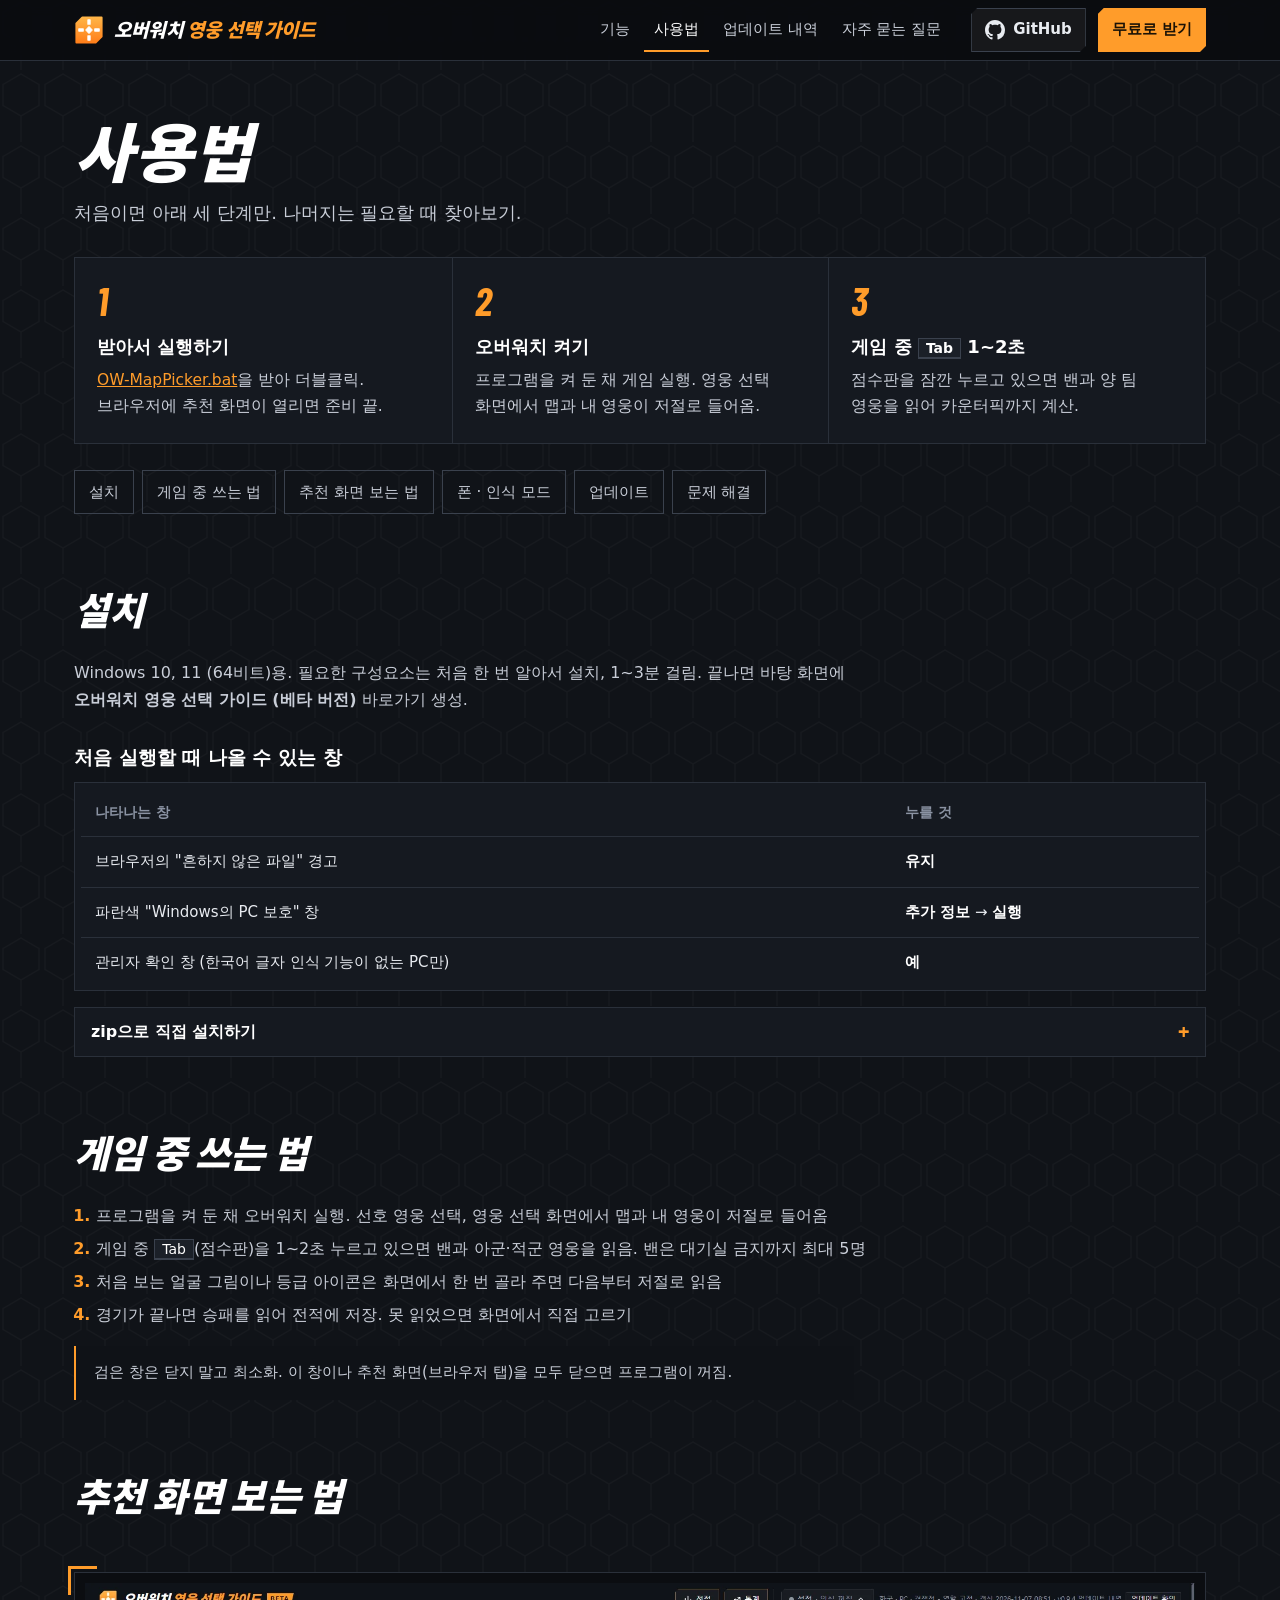
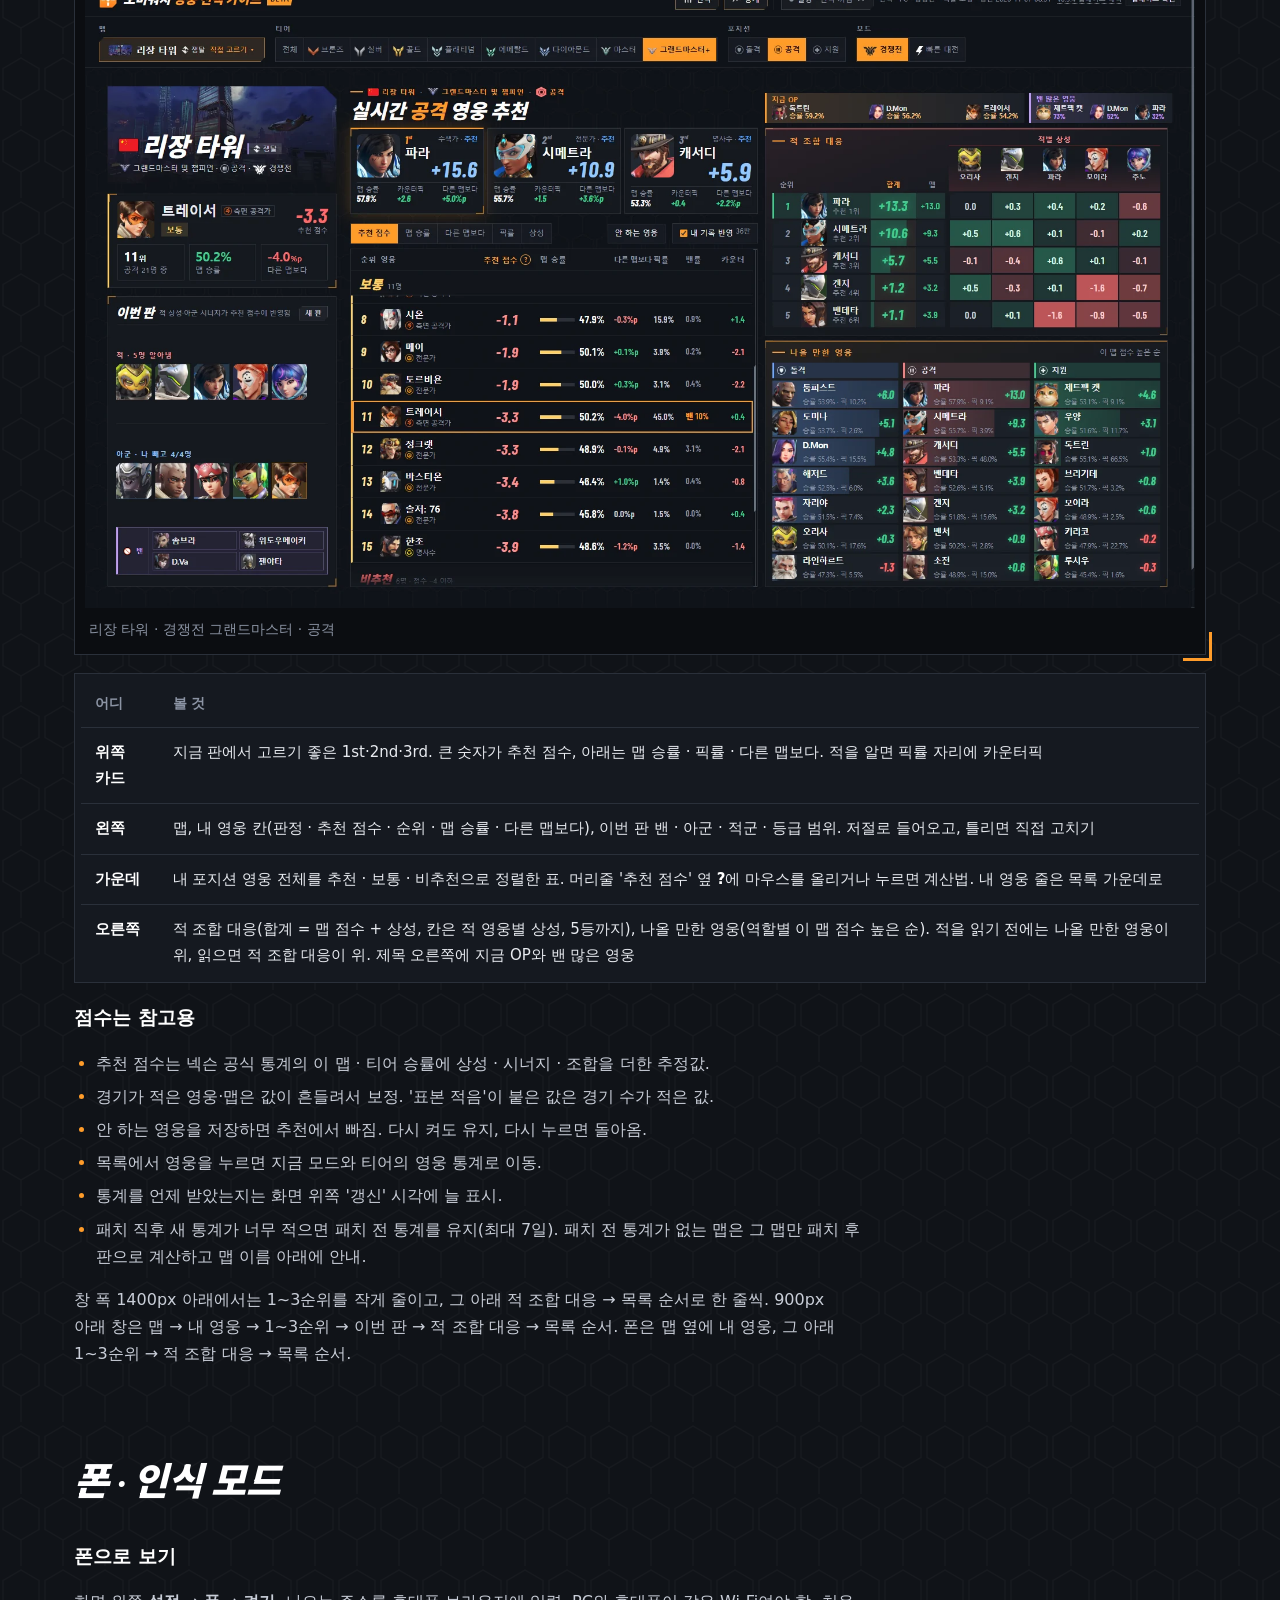
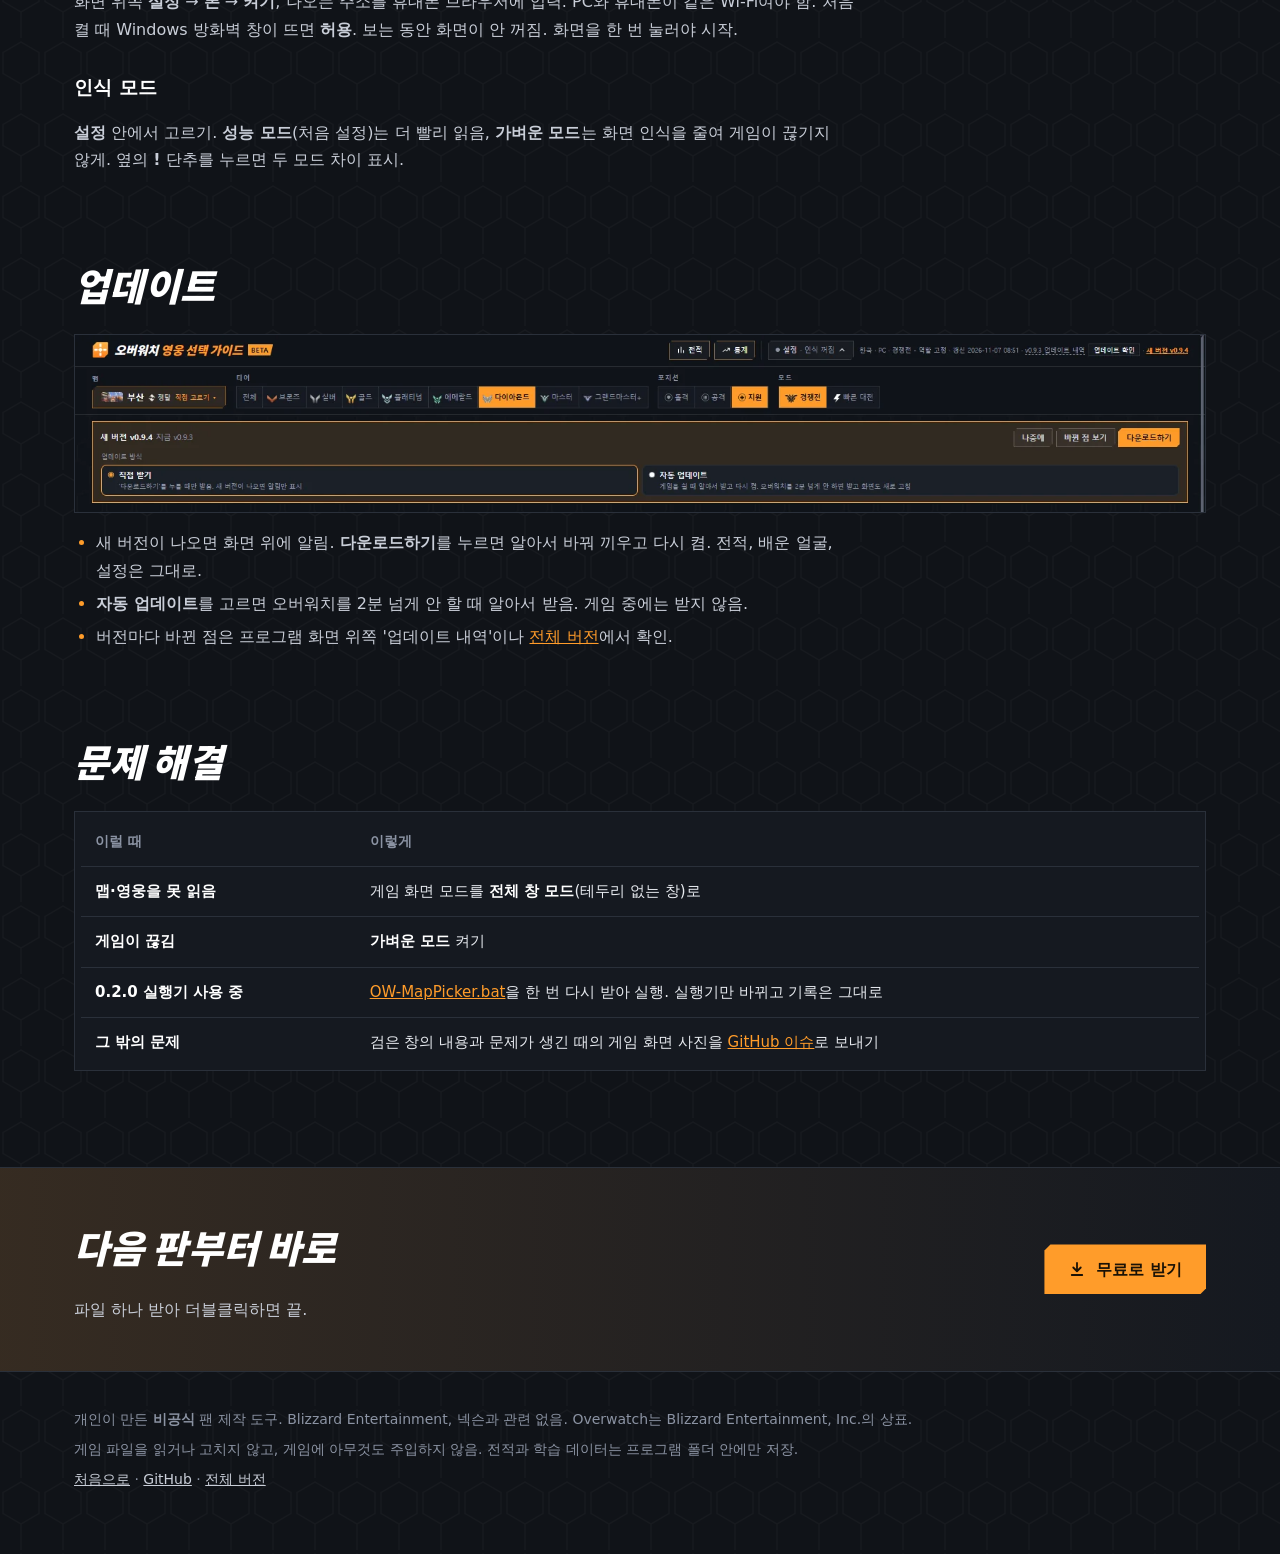
==== commit b7bef572: "소개 사이트: 상단 GitHub 단추, 전적 사진·글 새로(표 안 스크롤), 등급 범위 변화 섹션, 자주 묻는 질문 '가격' 뺌 - 세 페이지 상단 줄 '무료로 받기' 왼쪽에 Gi" ====
--- a/docs/guide.html
+++ b/docs/guide.html
@@ -42,6 +42,7 @@
     <nav class="nav" aria-label="사이트">
       <a href="./#features">기능</a><a href="guide.html" aria-current="page">사용법</a><a href="releases.html">업데이트 내역</a><a href="./#faq">자주 묻는 질문</a>
     </nav>
+    <a class="btn ghost gh" href="https://github.com/no2thingmore/ow-map-picker-release" aria-label="GitHub 저장소"><svg viewBox="0 0 16 16" aria-hidden="true"><path d="M8 0C3.58 0 0 3.58 0 8c0 3.54 2.29 6.53 5.47 7.59.4.07.55-.17.55-.38 0-.19-.01-.82-.01-1.49-2.01.37-2.53-.49-2.69-.94-.09-.23-.48-.94-.82-1.13-.28-.15-.68-.52-.01-.53.63-.01 1.08.58 1.23.82.72 1.21 1.87.87 2.33.66.07-.52.28-.87.51-1.07-1.78-.2-3.64-.89-3.64-3.95 0-.87.31-1.59.82-2.15-.08-.2-.36-1.02.08-2.12 0 0 .67-.21 2.2.82.64-.18 1.32-.27 2-.27.68 0 1.36.09 2 .27 1.53-1.04 2.2-.82 2.2-.82.44 1.1.16 1.92.08 2.12.51.56.82 1.27.82 2.15 0 3.07-1.87 3.75-3.65 3.95.29.25.54.73.54 1.48 0 1.07-.01 1.93-.01 2.2 0 .21.15.46.55.38A8.013 8.013 0 0016 8c0-4.42-3.58-8-8-8z"/></svg><span>GitHub</span></a>
     <a class="btn go" href="https://github.com/no2thingmore/ow-map-picker-release/releases/latest/download/OW-MapPicker.bat">무료로 받기</a>
   </div>
 </header>
--- a/docs/site/site.css
+++ b/docs/site/site.css
@@ -35,7 +35,7 @@
 .skip { position: absolute; left: -9999px; } .skip:focus { left: 16px; top: 8px; z-index: 50; background: var(--accent); color: var(--accent-ink); min-height: 44px; display: inline-flex; align-items: center; padding: 0 14px; }
 
 /* ---- 머리 줄 ---- */
-.top { position: sticky; top: 0; z-index: 20; background: var(--top-bg); backdrop-filter: blur(8px); border-bottom: 1px solid var(--line); }
+.top { position: sticky; top: 0; z-index: 20; background: var(--top-bg); backdrop-filter: blur(8px); border-bottom: 1px solid var(--line); container-type: inline-size; }  /* 아래 @container: 스크롤바 뺀 실제 폭으로 이름 글자 조절 */
 .top .wrap { display: flex; align-items: center; gap: 20px; min-height: 60px; }
 .brand { display: inline-flex; align-items: center; min-height: 44px; gap: 10px; color: var(--white); text-decoration: none; font-size: 19px; white-space: nowrap; }
 .brand img { width: 30px; height: 30px; }
@@ -54,6 +54,10 @@
 .btn.ghost:hover { box-shadow: inset 0 0 0 1px var(--accent); }
 .btn svg { width: 18px; height: 18px; fill: none; stroke: currentColor; stroke-width: 2.4; stroke-linecap: round; stroke-linejoin: round; }
 .top .btn { min-height: 44px; padding: 0 14px; font-size: 15px; }
+/* GitHub 단추: 상단 줄 '무료로 받기' 왼쪽, 흰 테두리 대신 고양이 마크 + 글자. 좁은 화면은 마크만 */
+.top .gh { margin-right: -8px; gap: 8px; color: var(--text); }
+.top .gh:hover { color: var(--white); }
+.btn.gh svg { width: 20px; height: 20px; fill: currentColor; stroke: none; }
 
 /* ---- 첫 화면 ---- */
 .hero { padding: 64px 0 0; }
@@ -166,10 +170,24 @@
   .minis { grid-template-columns: minmax(0, 1fr); }
   .split { grid-template-columns: minmax(0, 1fr); }
 }
+/* 상단 줄: 글자가 두 줄로 꺾이지 않게. 좁아지면 GitHub는 마크만 → 메뉴 숨김 → (아주 좁으면) 이름 글자 숨김 */
+.top .btn, .nav a { white-space: nowrap; flex-shrink: 0; }
+@media (max-width: 1100px) {
+  .top .gh { width: 44px; padding: 0; margin-right: -8px; justify-content: center; }
+  .top .gh span { position: absolute; width: 1px; height: 1px; overflow: hidden; clip-path: inset(50%); white-space: nowrap; }
+}
+@media (max-width: 900px) {
+  .nav { display: none; }
+  .top .btn { margin-left: auto; min-height: 44px; }
+  .top .gh + .btn { margin-left: 0; }
+  .top .wrap { gap: 8px; }
+  .top .gh { margin-right: 0; }
+}
+@container (max-width: 349px) { .brand span { position: absolute; width: 1px; height: 1px; overflow: hidden; clip-path: inset(50%); white-space: nowrap; } }
 @media (max-width: 720px) {
   .wrap { padding: 0 16px; }
-  .nav { display: none; }
-  .top .btn { margin-left: auto; min-height: 44px; }
+  .top .btn { padding: 0 12px; }
+  .top .gh { padding: 0; }
   .brand { min-height: 44px; }  /* 폰: 누를 곳 44px 안팎 */
   .hero { padding-top: 40px; }
   .shot { padding: 6px; margin-top: 32px; }
@@ -180,7 +198,8 @@
   th, td { padding: 10px 8px; }
   .btn { min-height: 48px; padding: 0 18px; }
 }
-@media (max-width: 400px) { .brand span { font-size: 16px; } .top .btn { padding: 0 10px; } }
+/* 좁은 폭: 이름 글자를 상단 줄 실제 폭(스크롤바 뺀 폭)에 맞춰 줄임. 이름 글자 폭 ≈ 글자 크기 × 9.4(Firefox 기울임 포함), 나머지(여백·마크·단추) ≈ 250px */
+@media (max-width: 440px) { .brand span { font-size: clamp(12px, calc((100cqw - 250px) / 9.4), 16px); } .top .btn { padding: 0 10px; } .top .gh { padding: 0; } }
 
 /* 사용법: 처음 3단계 (실제 순서라 번호) · 펼쳐 보는 세부 */
 .doc .quick { list-style: none; margin: 28px 0 0; padding: 0; display: grid; grid-template-columns: repeat(3, minmax(0, 1fr)); border: 1px solid var(--line); background: var(--panel); counter-reset: q; }
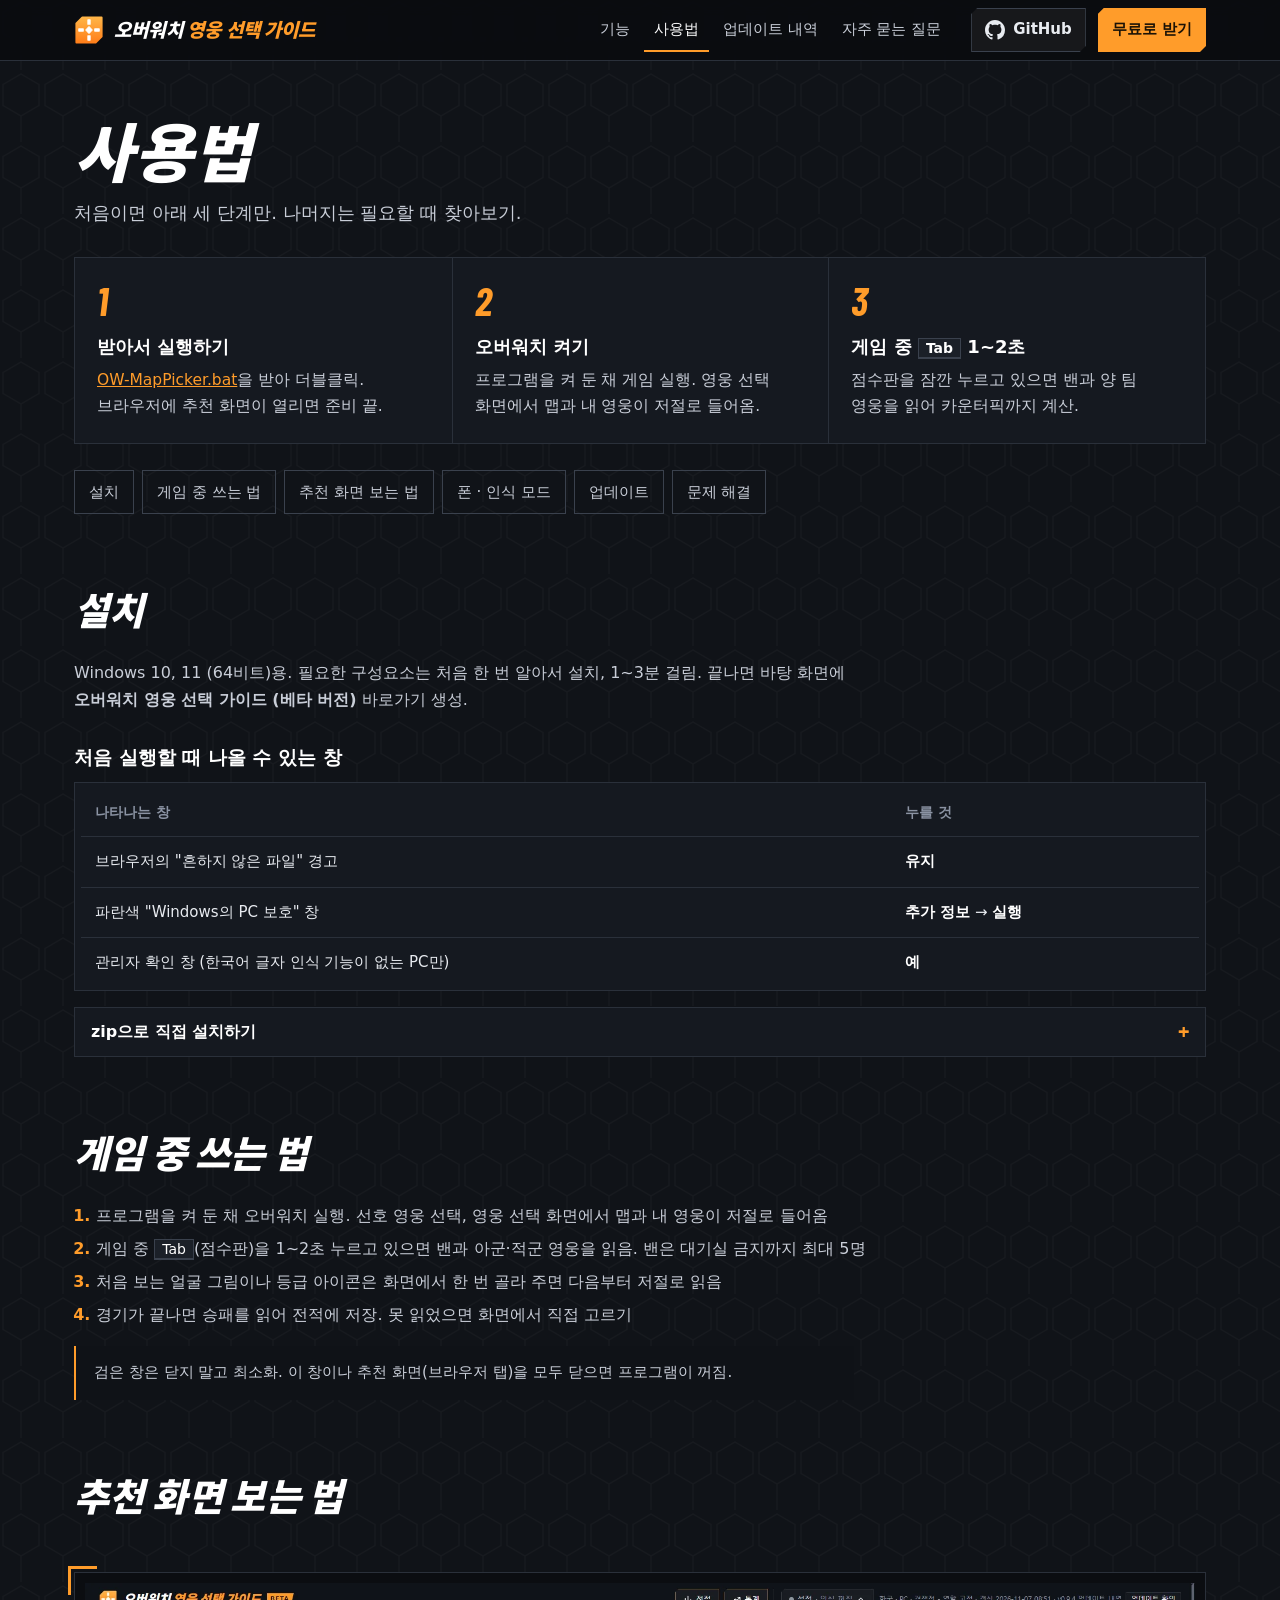
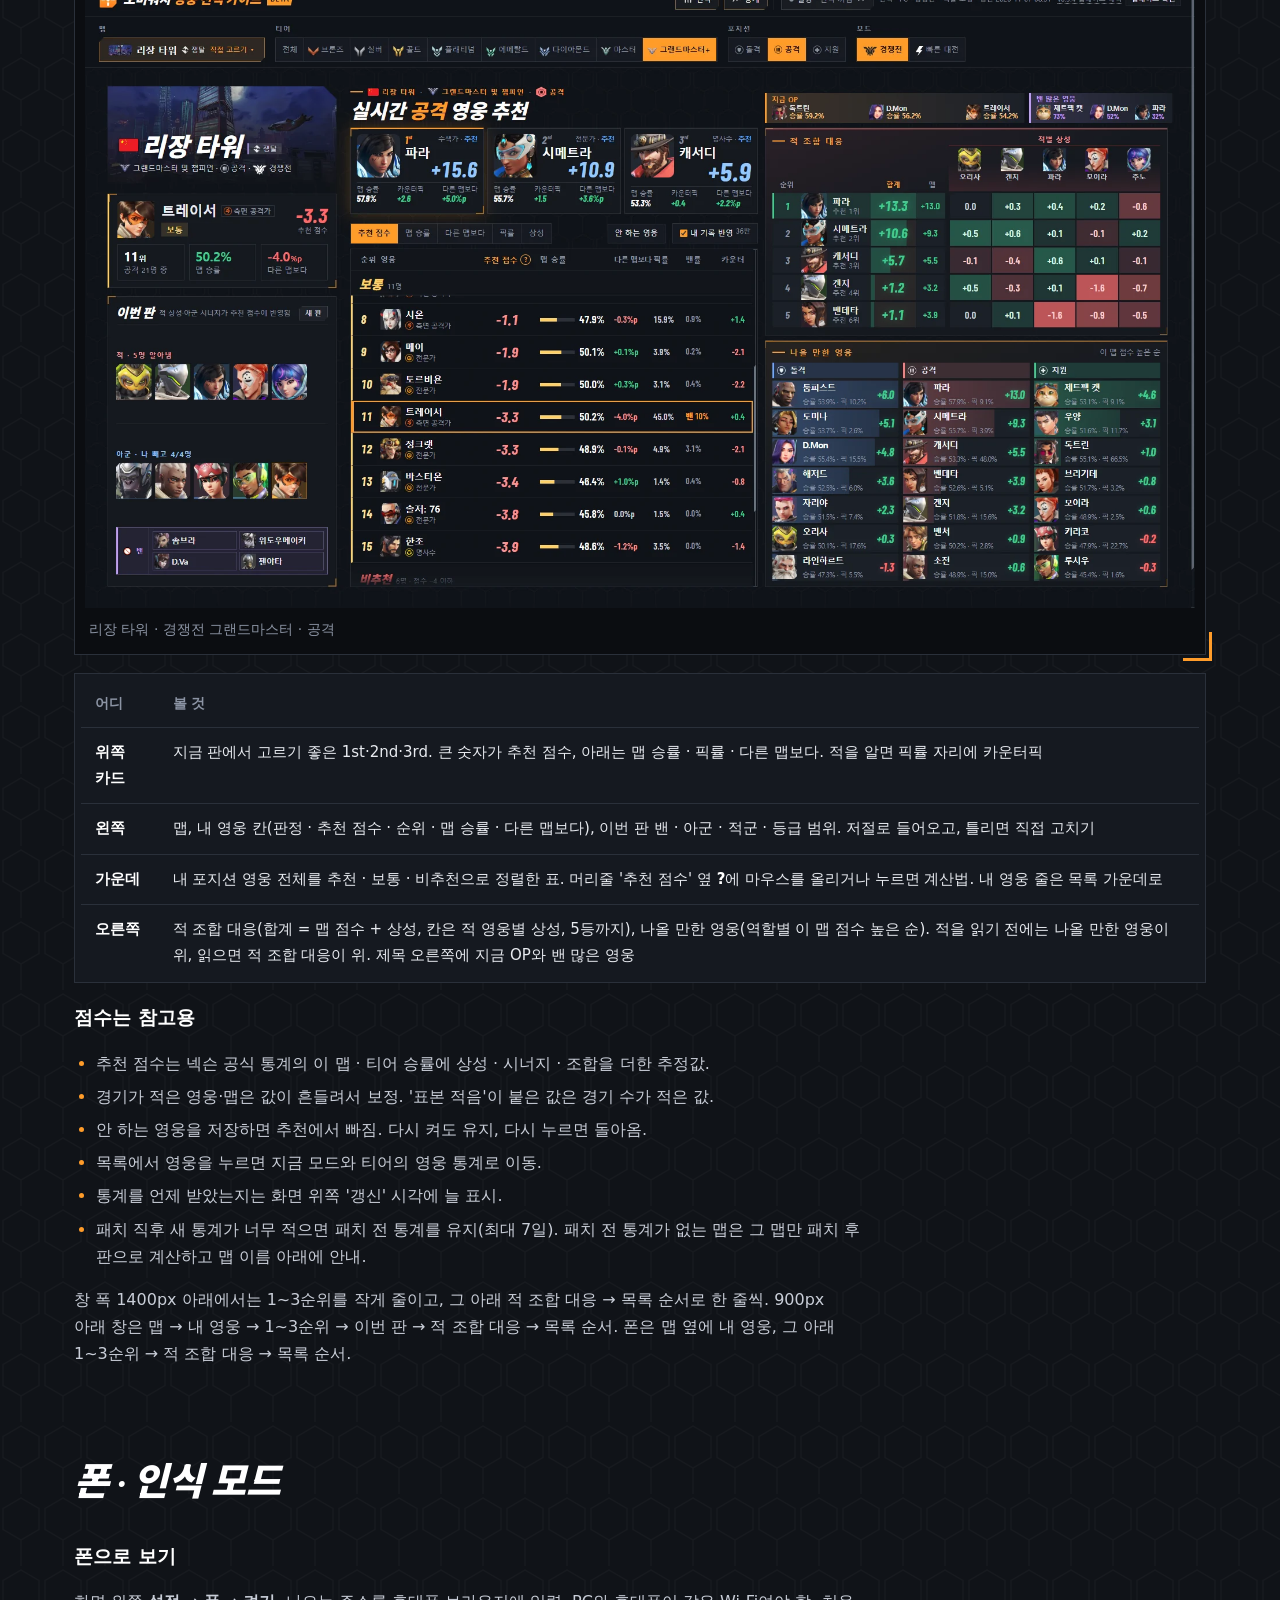
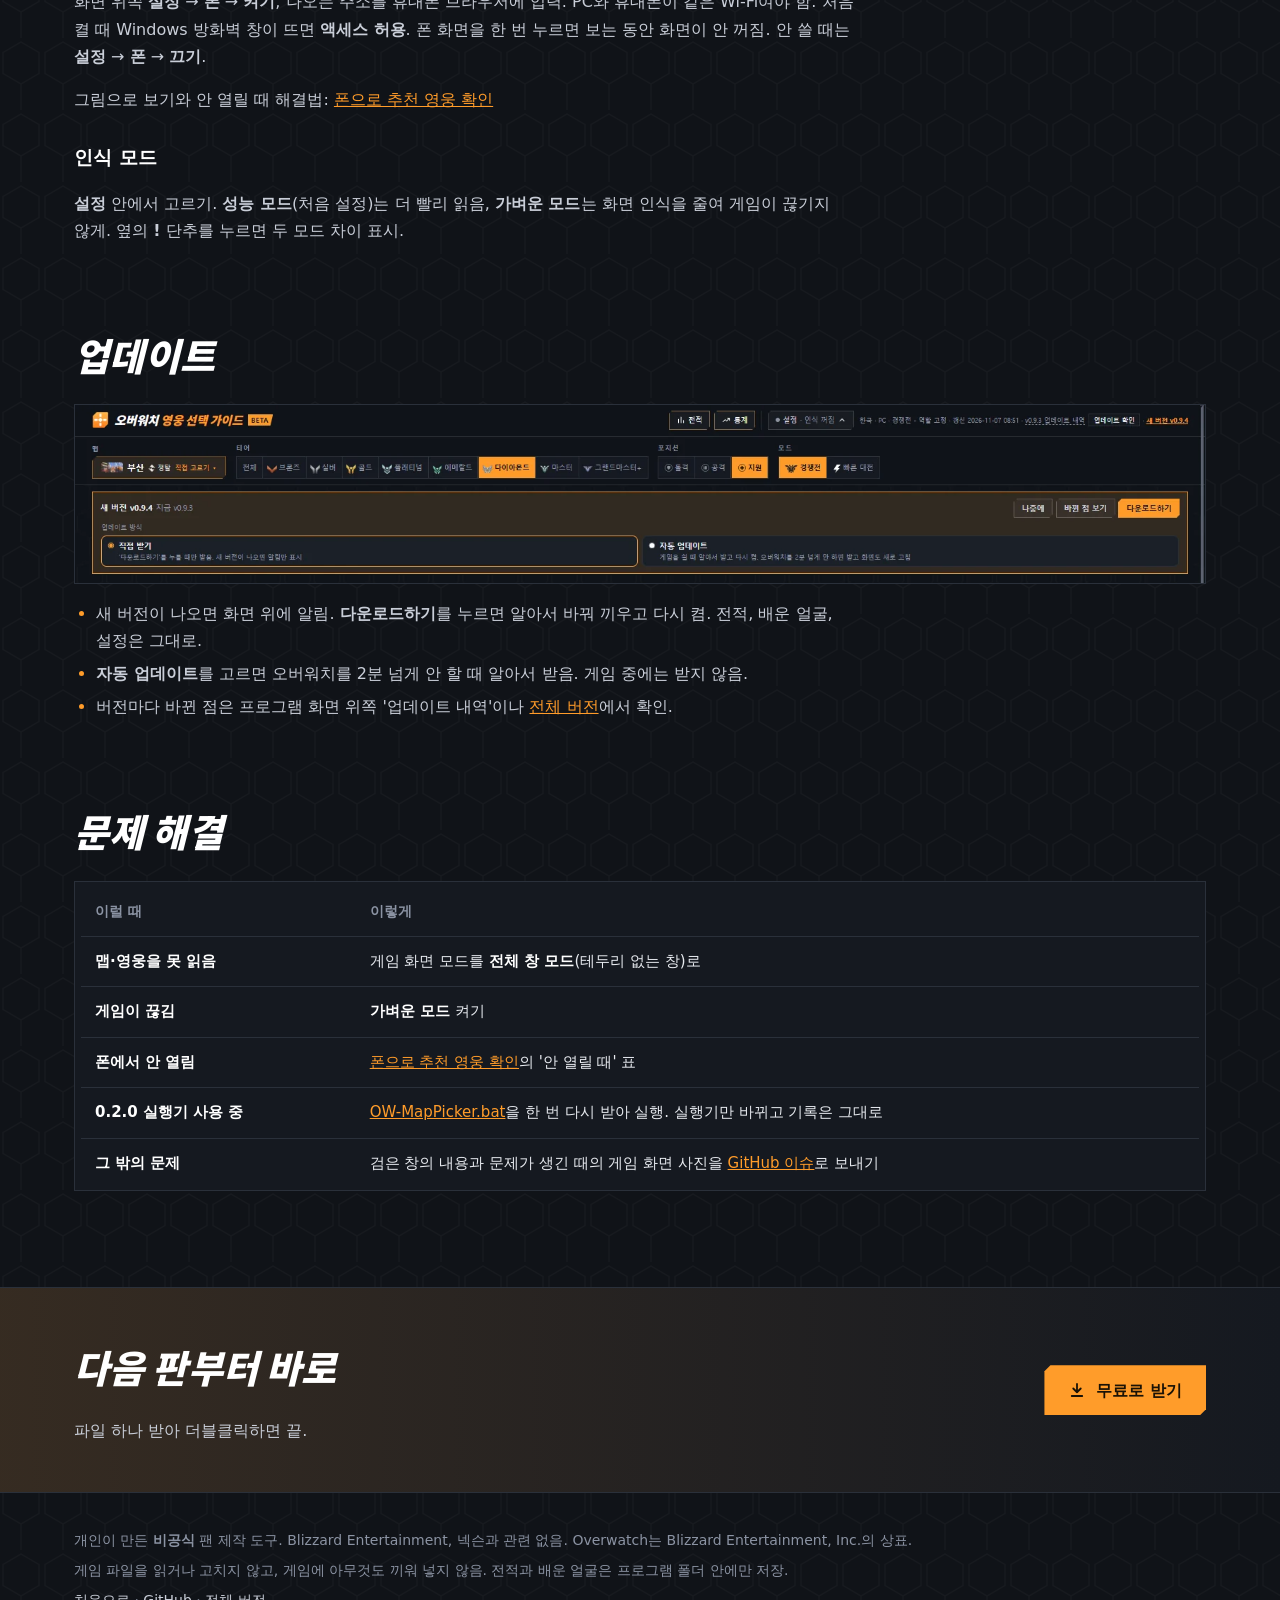
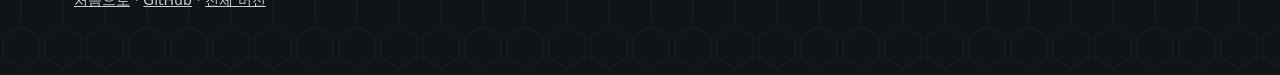
==== commit c4ca6fa7: "README와 소개 사이트 문구 맞춤 - README 첫 소개 문장을 소개 페이지와 같게, 할 수 있는 것에 등급 범위 변화 그래프 - 소개 페이지 자주 묻는 질문: 폰 켜는 법을" ====
--- a/docs/guide.html
+++ b/docs/guide.html
@@ -130,7 +130,8 @@
     <section id="phone" aria-labelledby="g-phone">
       <h2 id="g-phone" class="disp">폰 · 인식 모드</h2>
       <h3>폰으로 보기</h3>
-      <p>화면 위쪽 <b>설정</b> → <b>폰</b> → <b>켜기</b>, 나오는 주소를 휴대폰 브라우저에 입력. PC와 휴대폰이 같은 Wi-Fi여야 함. 처음 켤 때 Windows 방화벽 창이 뜨면 <b>허용</b>. 보는 동안 화면이 안 꺼짐. 화면을 한 번 눌러야 시작.</p>
+      <p>화면 위쪽 <b>설정</b> → <b>폰</b> → <b>켜기</b>, 나오는 주소를 휴대폰 브라우저에 입력. PC와 휴대폰이 같은 Wi-Fi여야 함. 처음 켤 때 Windows 방화벽 창이 뜨면 <b>액세스 허용</b>. 폰 화면을 한 번 누르면 보는 동안 화면이 안 꺼짐. 안 쓸 때는 <b>설정</b> → <b>폰</b> → <b>끄기</b>.</p>
+      <p>그림으로 보기와 안 열릴 때 해결법: <a href="./#phone">폰으로 추천 영웅 확인</a></p>
       <h3>인식 모드</h3>
       <p><b>설정</b> 안에서 고르기. <b>성능 모드</b>(처음 설정)는 더 빨리 읽음, <b>가벼운 모드</b>는 화면 인식을 줄여 게임이 끊기지 않게. 옆의 <b>!</b> 단추를 누르면 두 모드 차이 표시.</p>
     </section>
@@ -153,6 +154,7 @@
           <tbody>
             <tr><td><b>맵·영웅을 못 읽음</b></td><td>게임 화면 모드를 <b>전체 창 모드</b>(테두리 없는 창)로</td></tr>
             <tr><td><b>게임이 끊김</b></td><td><b>가벼운 모드</b> 켜기</td></tr>
+            <tr><td><b>폰에서 안 열림</b></td><td><a href="./#phone">폰으로 추천 영웅 확인</a>의 '안 열릴 때' 표</td></tr>
             <tr><td><b>0.2.0 실행기 사용 중</b></td><td><a href="https://github.com/no2thingmore/ow-map-picker-release/releases/latest/download/OW-MapPicker.bat">OW-MapPicker.bat</a>을 한 번 다시 받아 실행. 실행기만 바뀌고 기록은 그대로</td></tr>
             <tr><td><b>그 밖의 문제</b></td><td>검은 창의 내용과 문제가 생긴 때의 게임 화면 사진을 <a href="https://github.com/no2thingmore/ow-map-picker-release/issues">GitHub 이슈</a>로 보내기</td></tr>
           </tbody>
@@ -172,7 +174,7 @@
 <footer class="foot">
   <div class="wrap">
     <p>개인이 만든 <b>비공식</b> 팬 제작 도구. Blizzard Entertainment, 넥슨과 관련 없음. Overwatch는 Blizzard Entertainment, Inc.의 상표.</p>
-    <p>게임 파일을 읽거나 고치지 않고, 게임에 아무것도 주입하지 않음. 전적과 학습 데이터는 프로그램 폴더 안에만 저장.</p>
+    <p>게임 파일을 읽거나 고치지 않고, 게임에 아무것도 끼워 넣지 않음. 전적과 배운 얼굴은 프로그램 폴더 안에만 저장.</p>
     <p><a href="./">처음으로</a> · <a href="https://github.com/no2thingmore/ow-map-picker-release">GitHub</a> · <a href="https://github.com/no2thingmore/ow-map-picker-release/releases">전체 버전</a></p>
   </div>
 </footer>
--- a/docs/site/site.css
+++ b/docs/site/site.css
@@ -315,3 +315,7 @@
   .doc .rel.old .rel-ver { font-size: 24px; }
   .doc .rel-sum { font-size: 19px; }
 }
+
+/* 폰으로 추천 영웅 확인 (2026-11-08): 4단계 그림 크게, 아래에 글로 단계 + 안 열릴 때 표 */
+.pic.phone-guide { max-width: 760px; margin: 0 0 28px; }  /* 2026-11-08 사용자 요청: 그림이 너무 커서 줄임 */
+.phone-how .steps { margin: 0; }
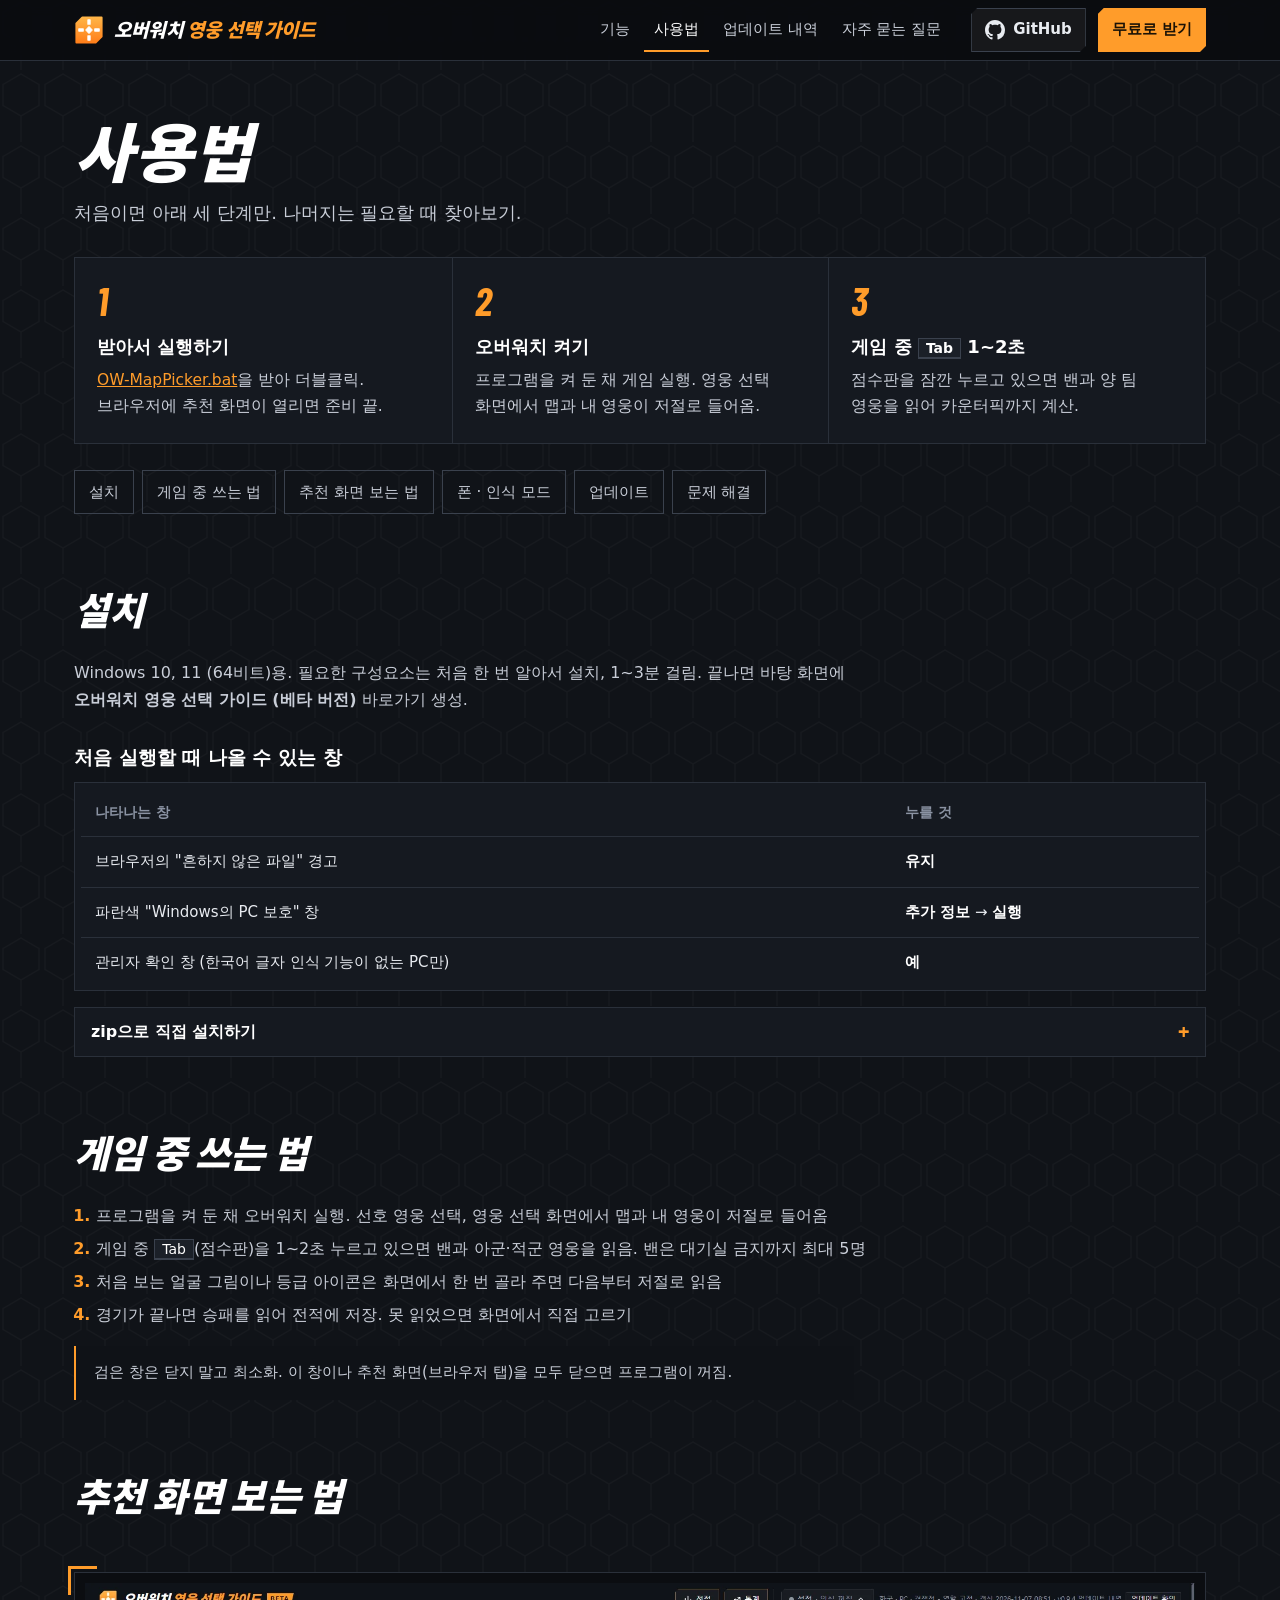
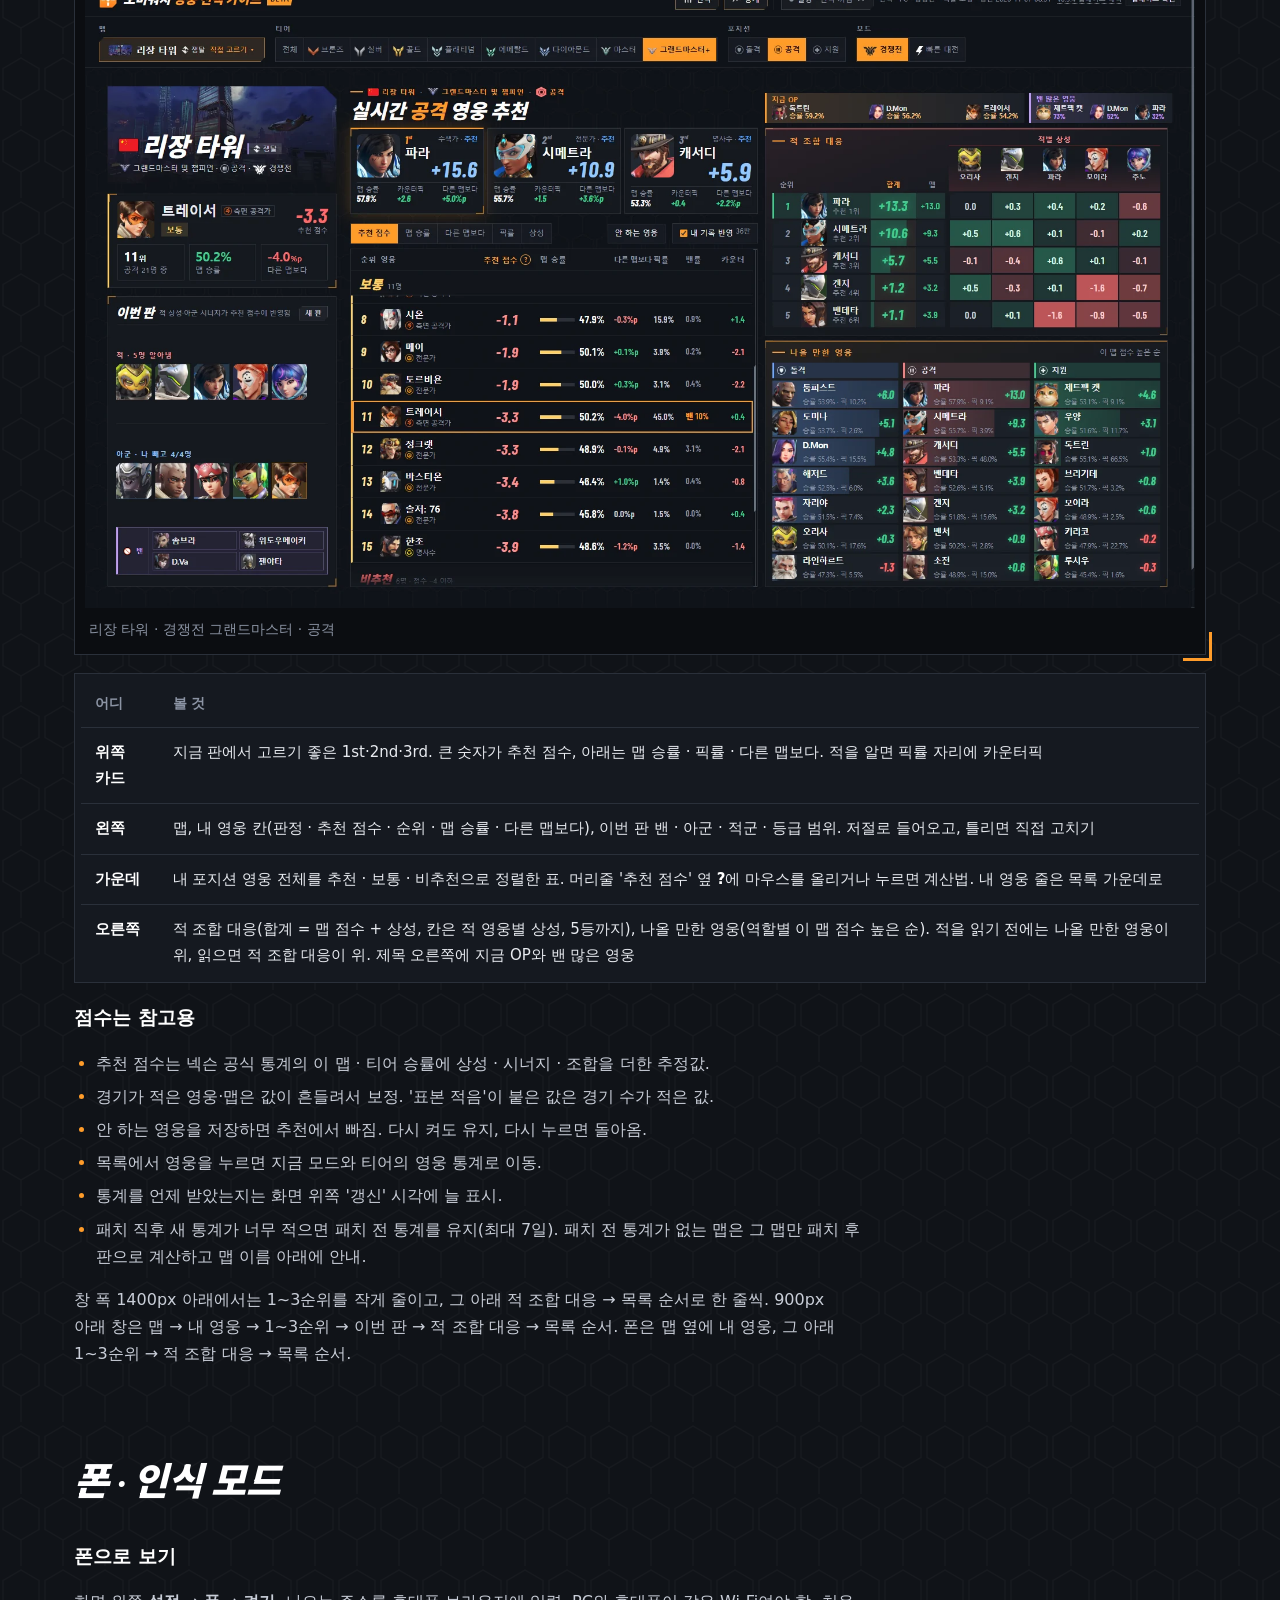
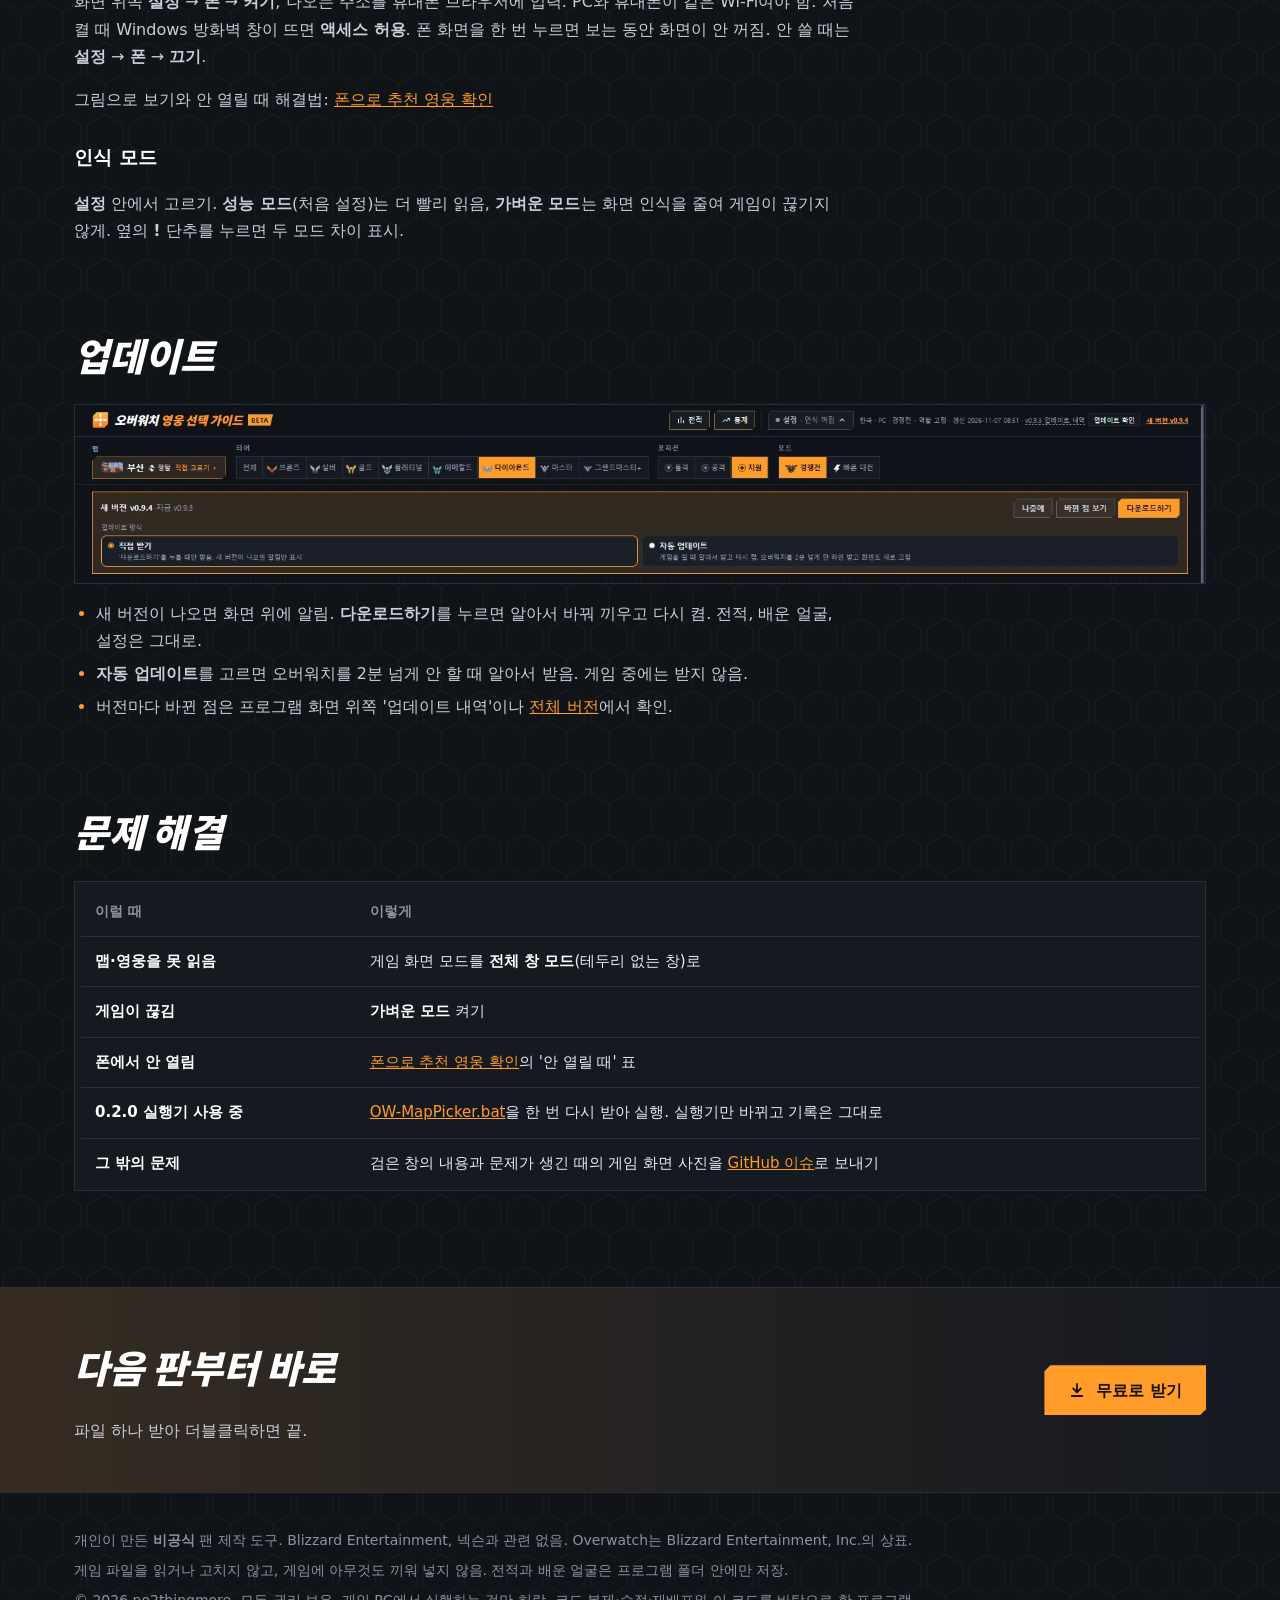
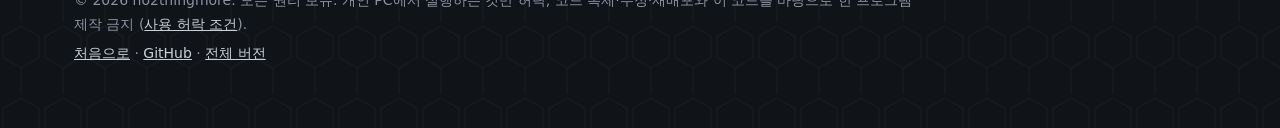
==== commit 63f125dc: "LICENSE 추가: 모든 권리 보유, 개인 PC 실행만 허락 - 코드 복제·수정·재배포, 이 코드를 바탕으로 한 프로그램 제작 금지 - README 안내 사항과 소개 사이트 세 " ====
--- a/docs/guide.html
+++ b/docs/guide.html
@@ -175,6 +175,7 @@
   <div class="wrap">
     <p>개인이 만든 <b>비공식</b> 팬 제작 도구. Blizzard Entertainment, 넥슨과 관련 없음. Overwatch는 Blizzard Entertainment, Inc.의 상표.</p>
     <p>게임 파일을 읽거나 고치지 않고, 게임에 아무것도 끼워 넣지 않음. 전적과 배운 얼굴은 프로그램 폴더 안에만 저장.</p>
+    <p>© 2026 no2thingmore. 모든 권리 보유. 개인 PC에서 실행하는 것만 허락, 코드 복제·수정·재배포와 이 코드를 바탕으로 한 프로그램 제작 금지 (<a href="https://github.com/no2thingmore/ow-map-picker-release/blob/main/LICENSE">사용 허락 조건</a>).</p>
     <p><a href="./">처음으로</a> · <a href="https://github.com/no2thingmore/ow-map-picker-release">GitHub</a> · <a href="https://github.com/no2thingmore/ow-map-picker-release/releases">전체 버전</a></p>
   </div>
 </footer>
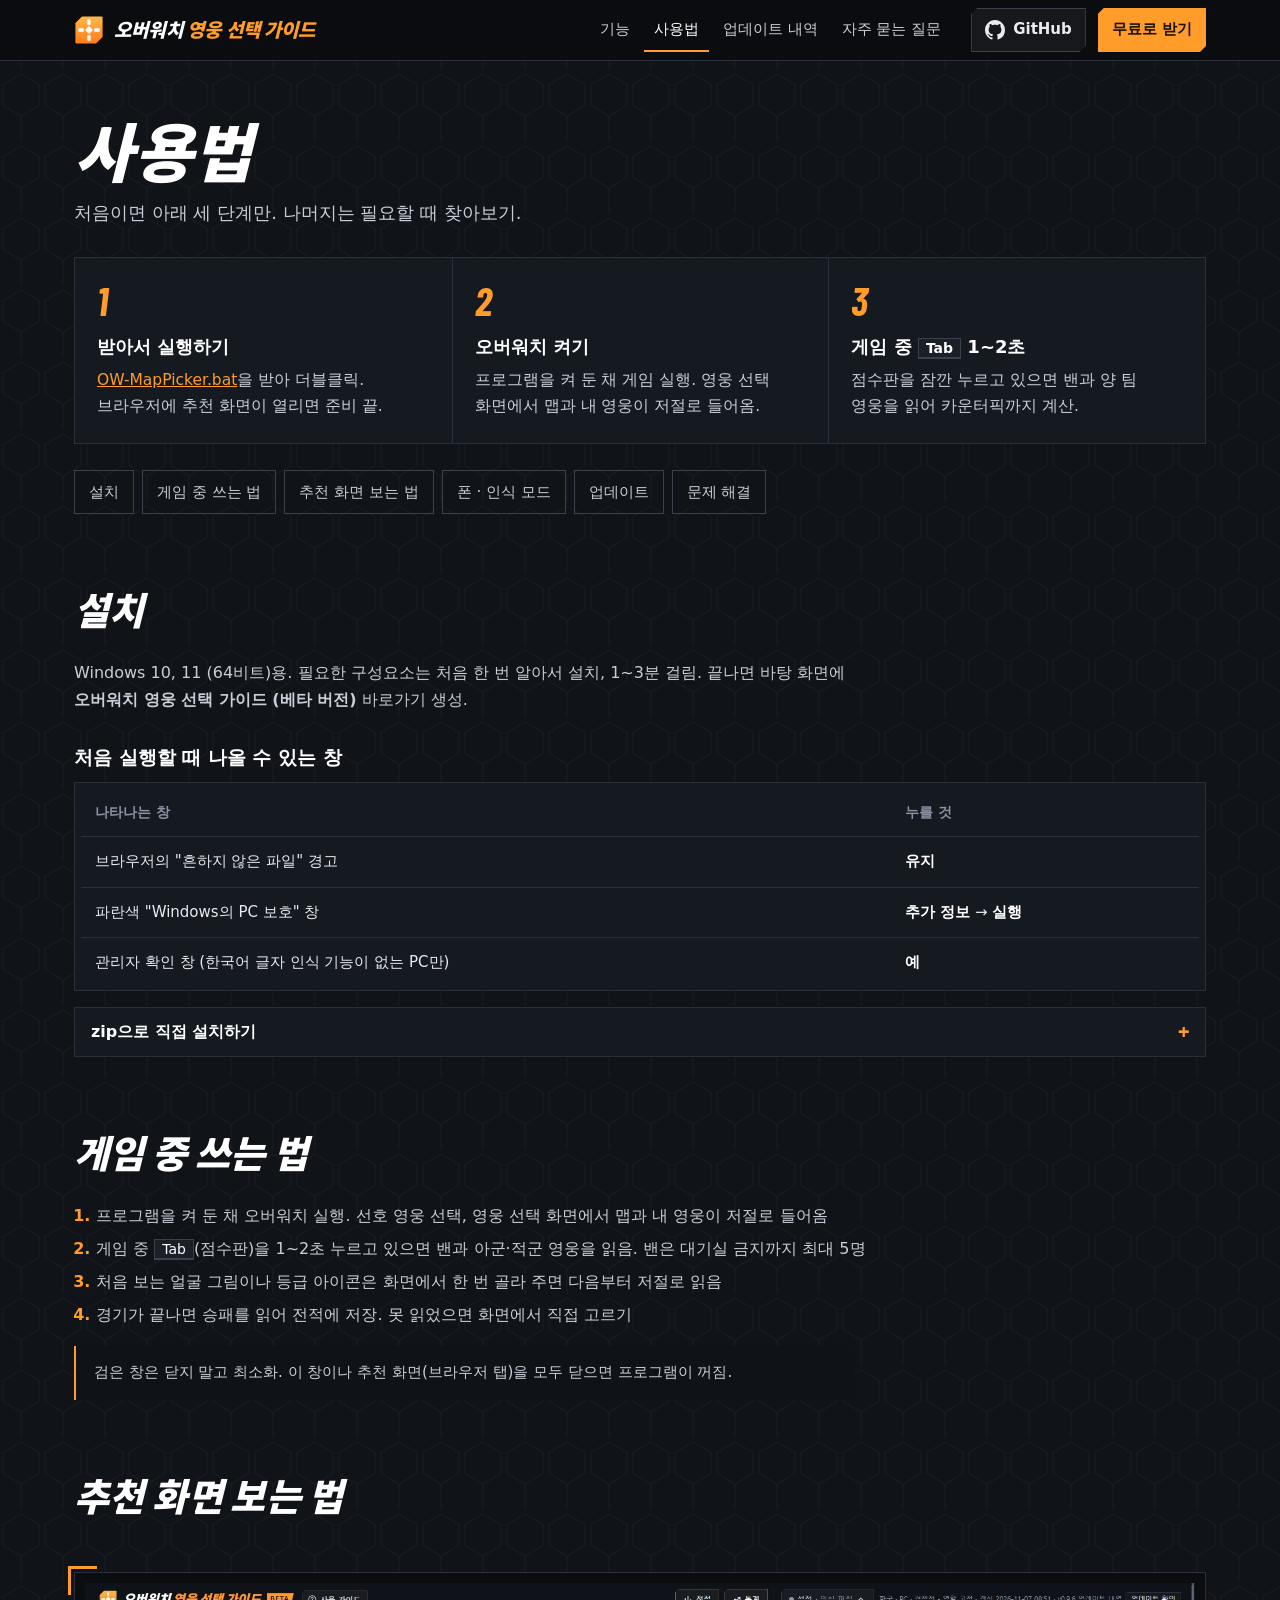
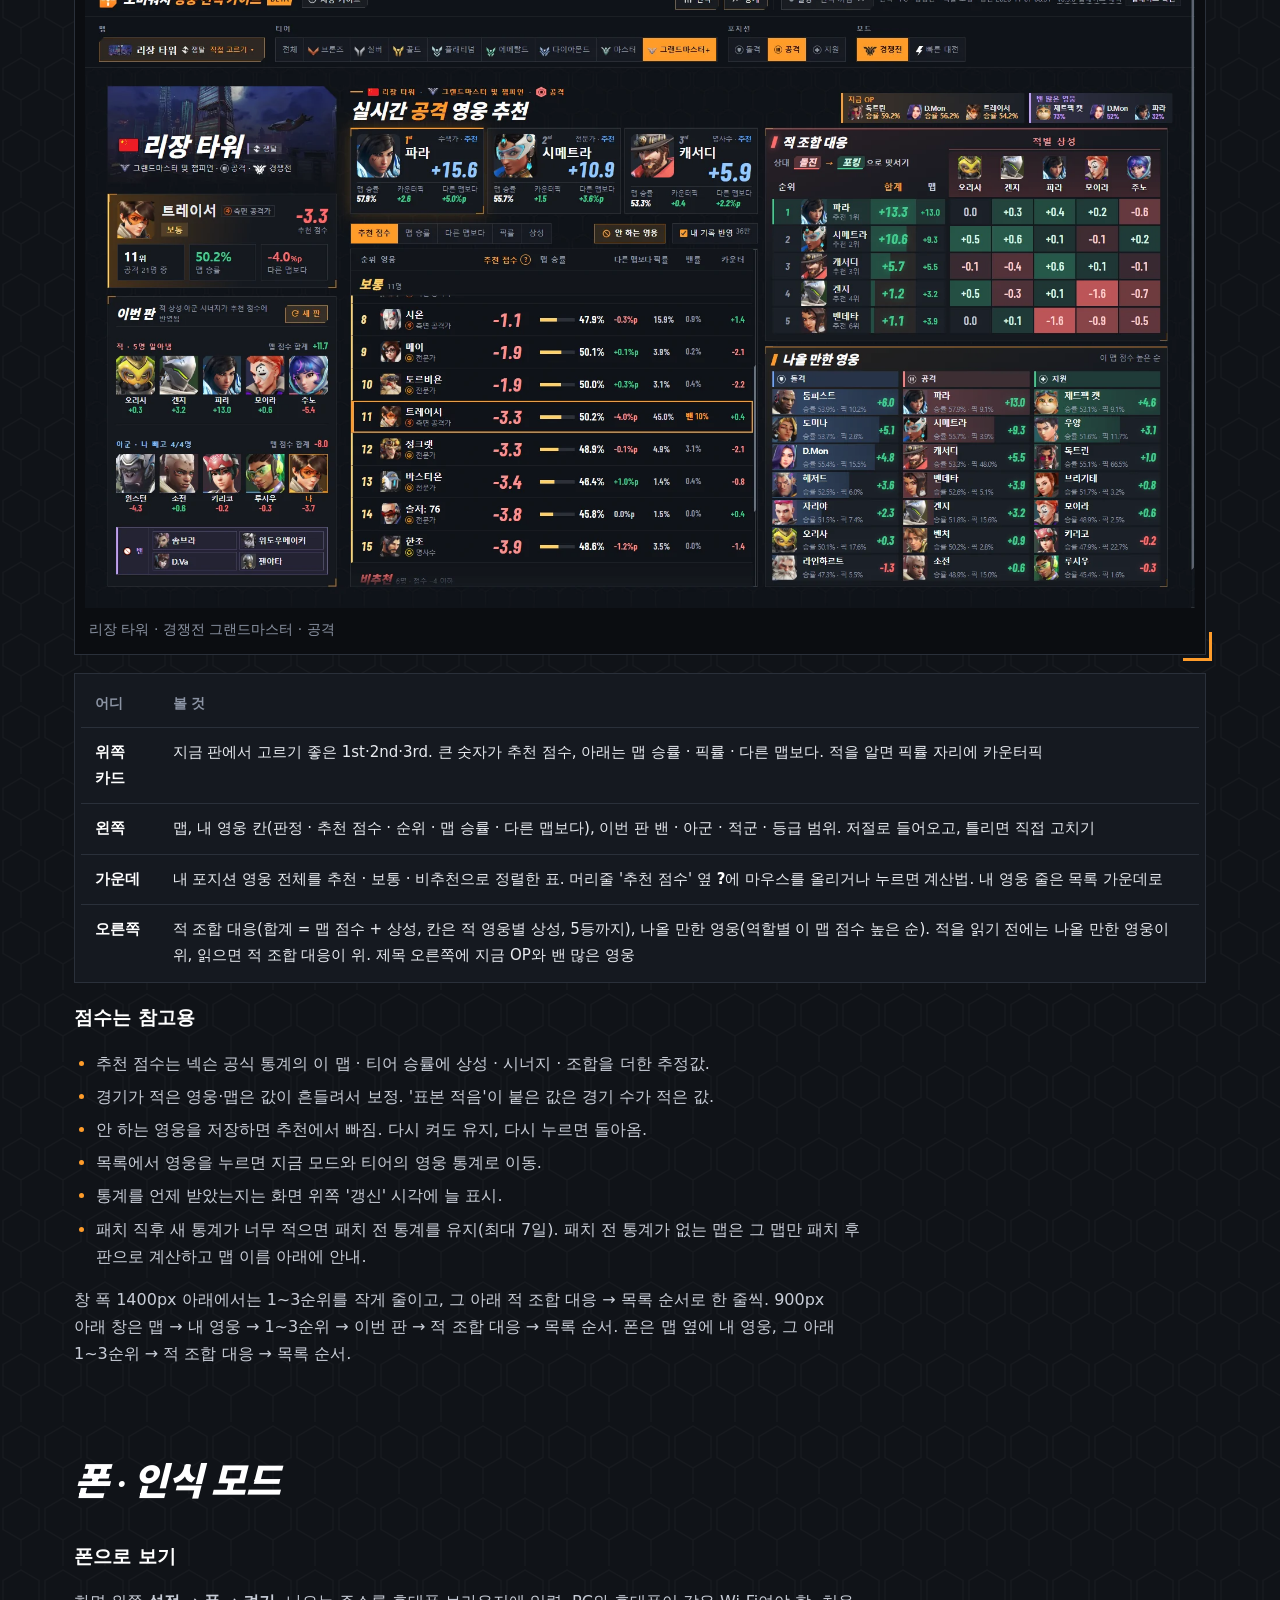
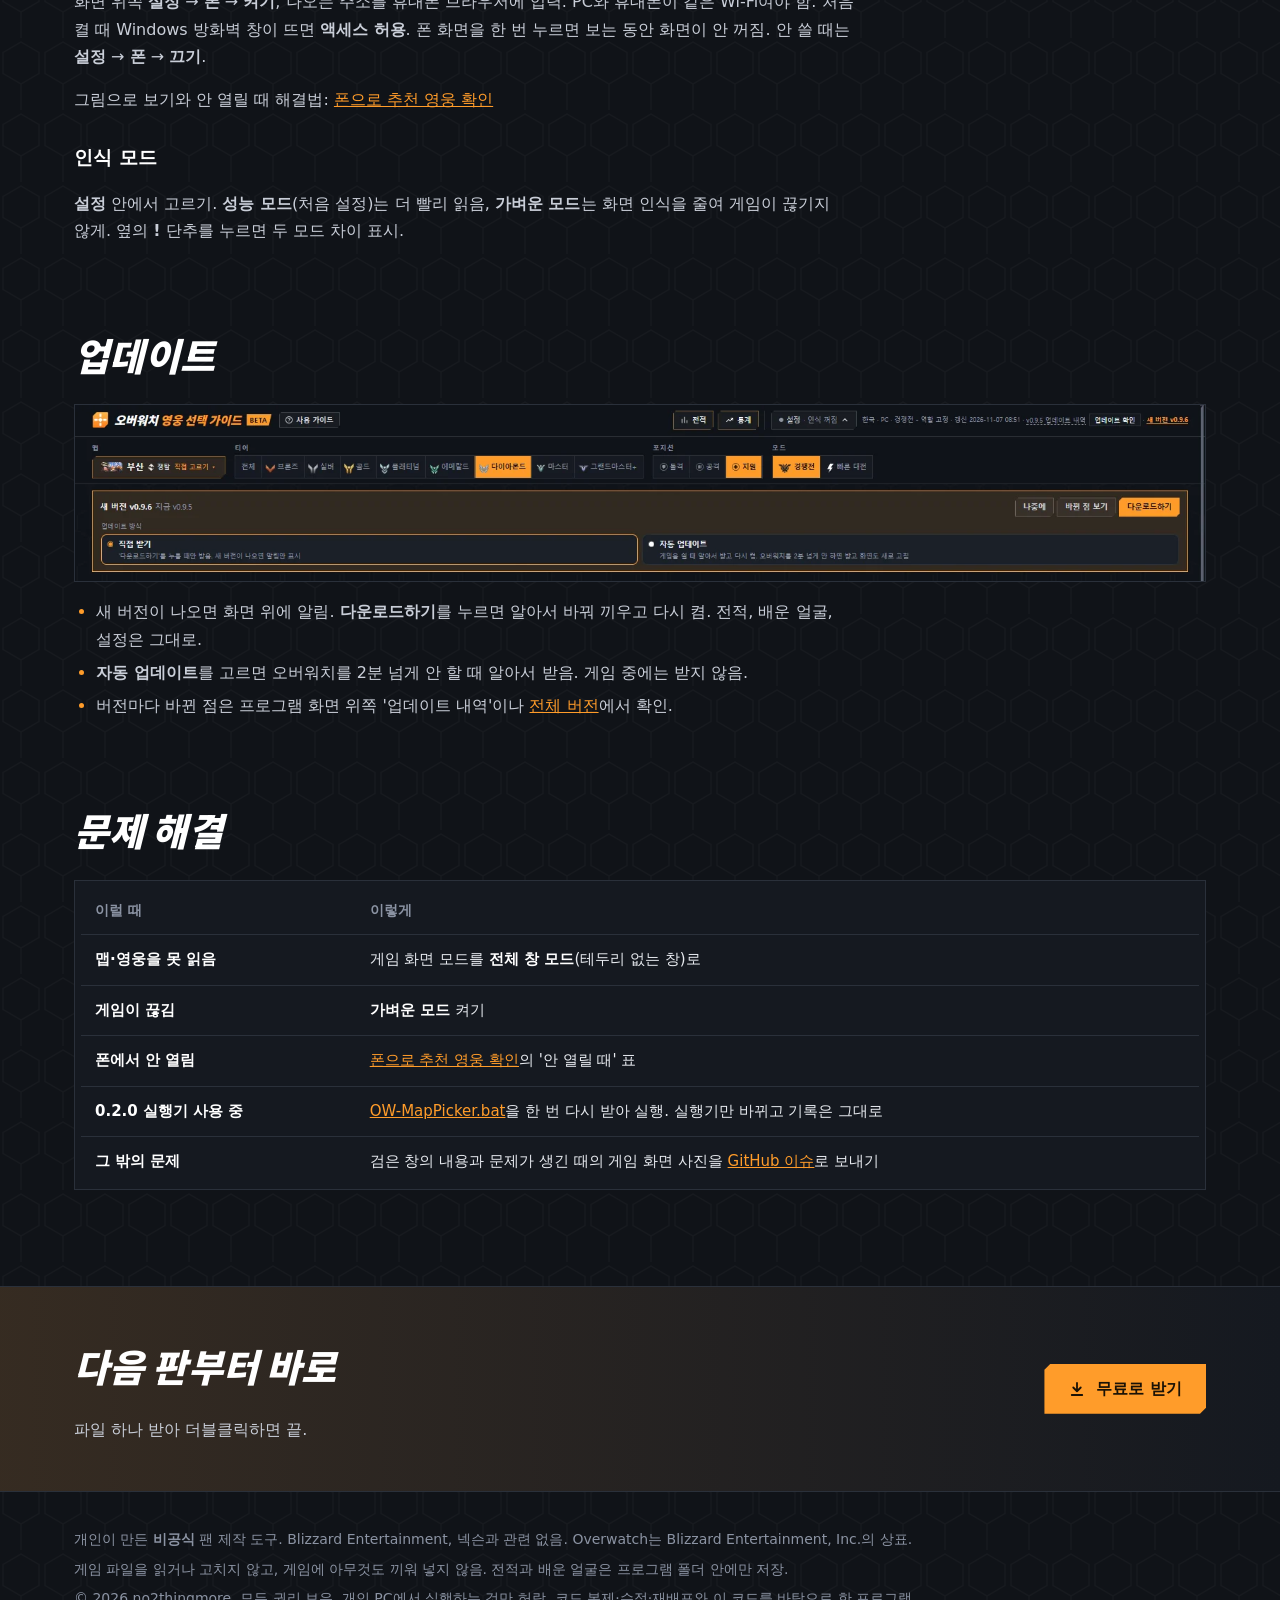
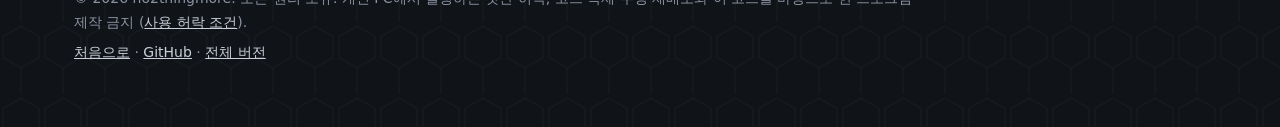
==== commit d456bc53: "README와 소개 사이트를 v0.9.6 화면으로, 업데이트 내역 페이지: v0.9.6 Co-Authored-By: Claude Opus 5.5 <noreply@anthropic." ====
--- a/docs/guide.html
+++ b/docs/guide.html
@@ -138,7 +138,7 @@
 
     <section id="update" aria-labelledby="g-update">
       <h2 id="g-update" class="disp">업데이트</h2>
-      <figure class="pic"><img src="site/img/update.webp" width="1600" height="251" alt="새 버전 알림: 새 버전 v0.9.4, 나중에·바뀐 점 보기·다운로드하기 단추와 업데이트 방식(직접 받기, 자동 업데이트)" loading="lazy"></figure>
+      <figure class="pic"><img src="site/img/update.webp" width="1600" height="249" alt="새 버전 알림: 새 버전 v0.9.6, 나중에·바뀐 점 보기·다운로드하기 단추와 업데이트 방식(직접 받기, 자동 업데이트)" loading="lazy"></figure>
       <ul>
         <li>새 버전이 나오면 화면 위에 알림. <b>다운로드하기</b>를 누르면 알아서 바꿔 끼우고 다시 켬. 전적, 배운 얼굴, 설정은 그대로.</li>
         <li><b>자동 업데이트</b>를 고르면 오버워치를 2분 넘게 안 할 때 알아서 받음. 게임 중에는 받지 않음.</li>
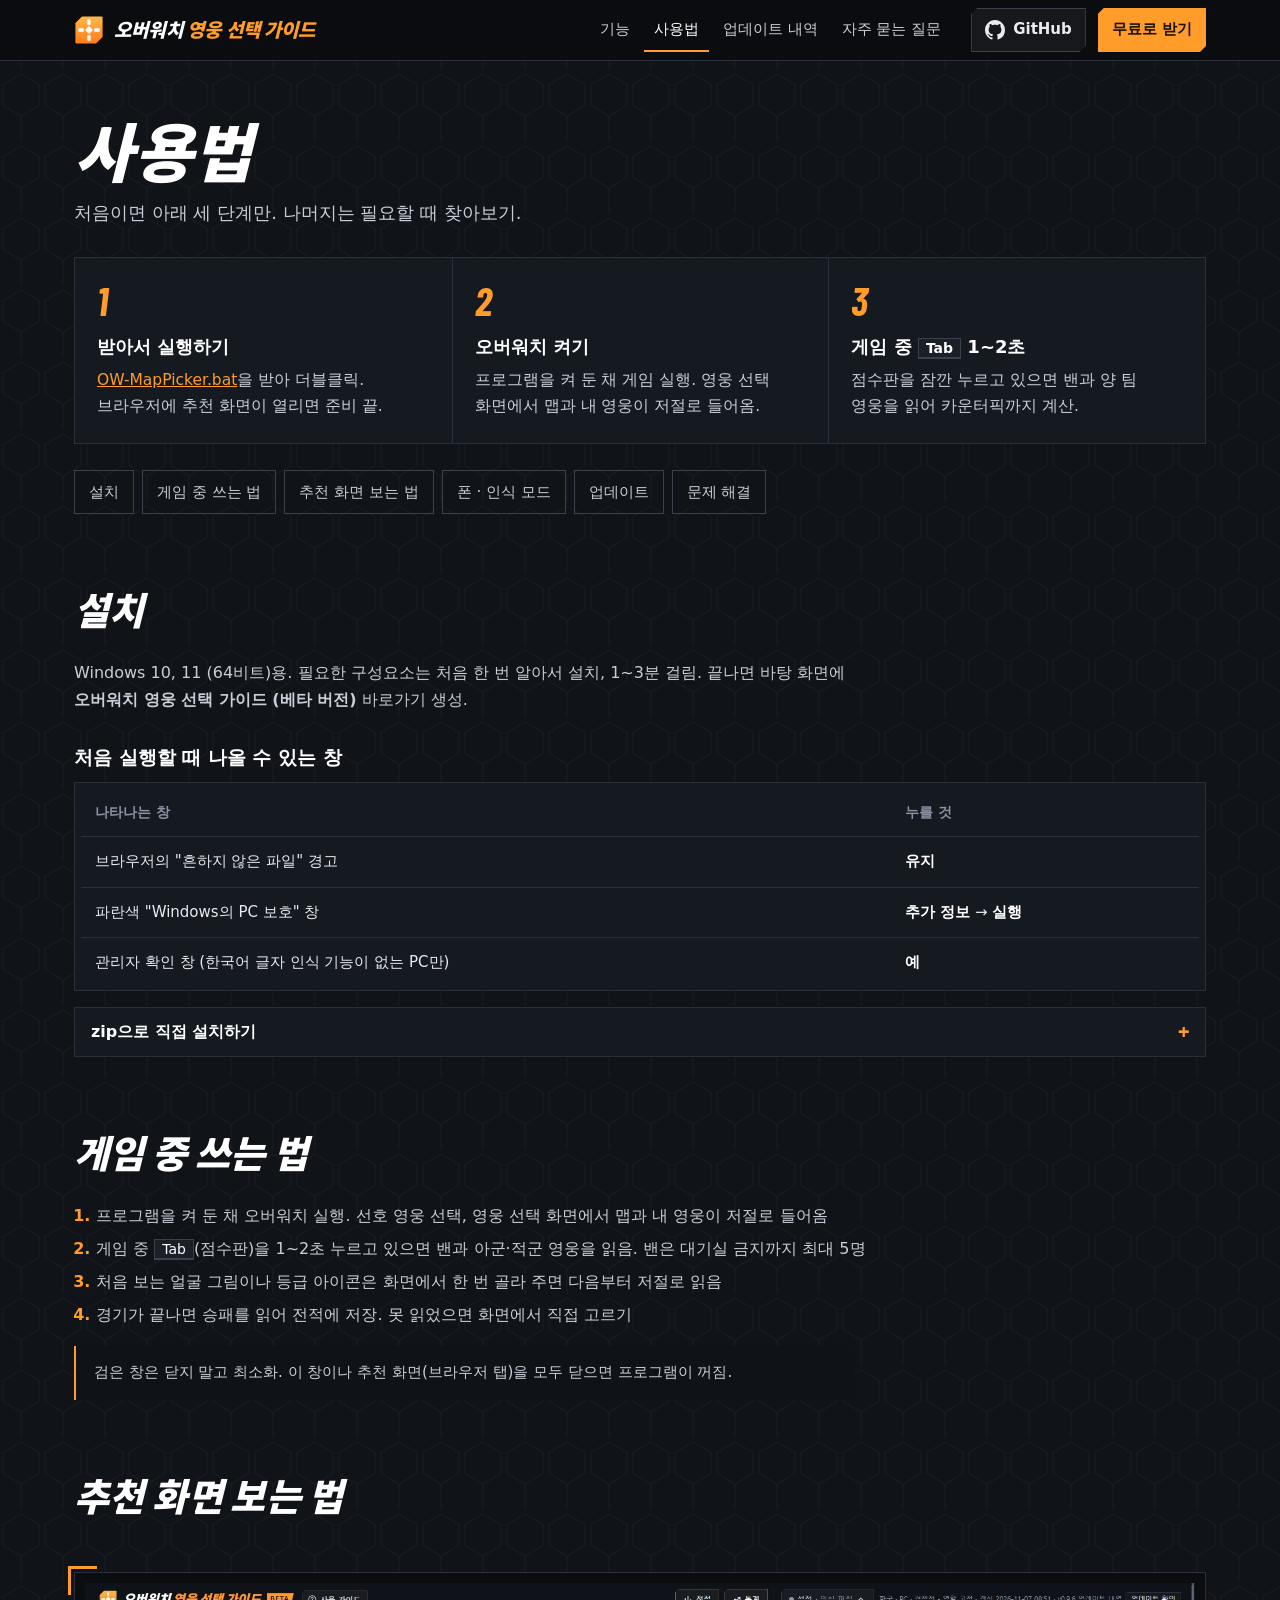
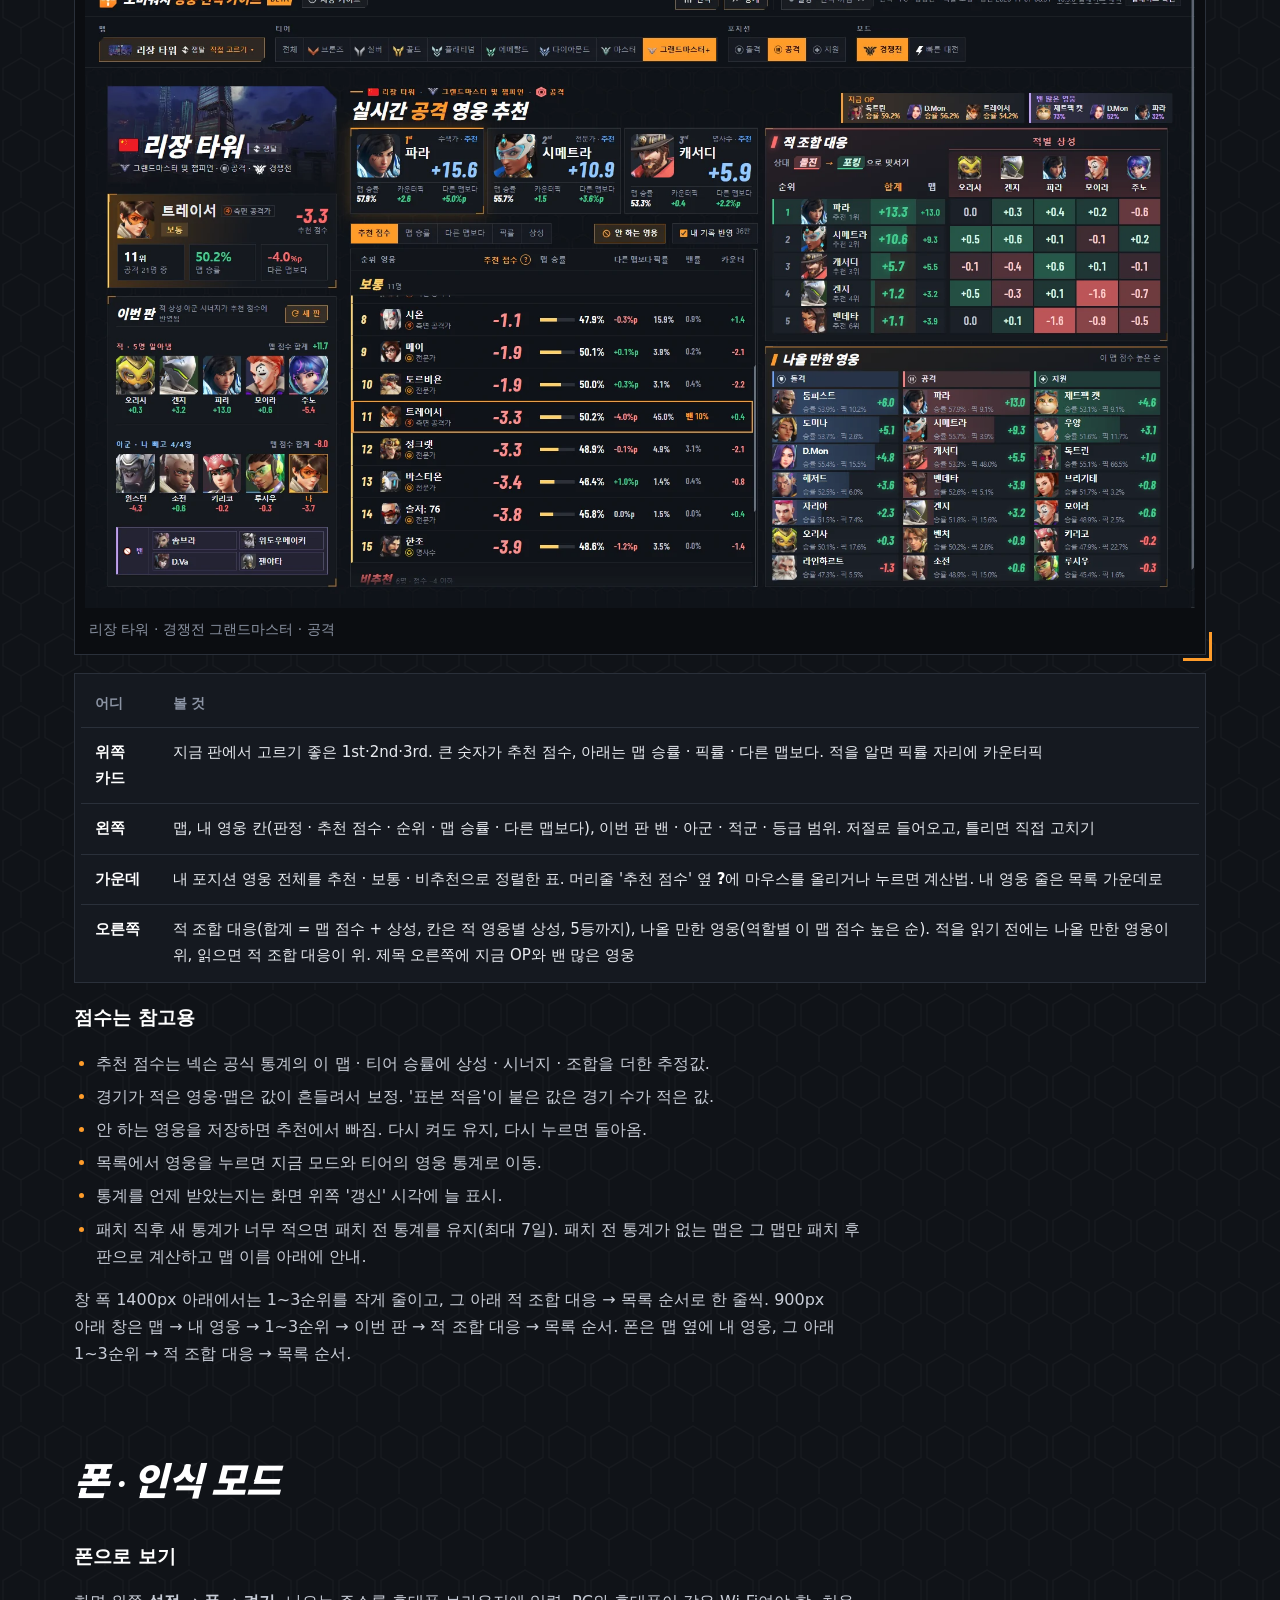
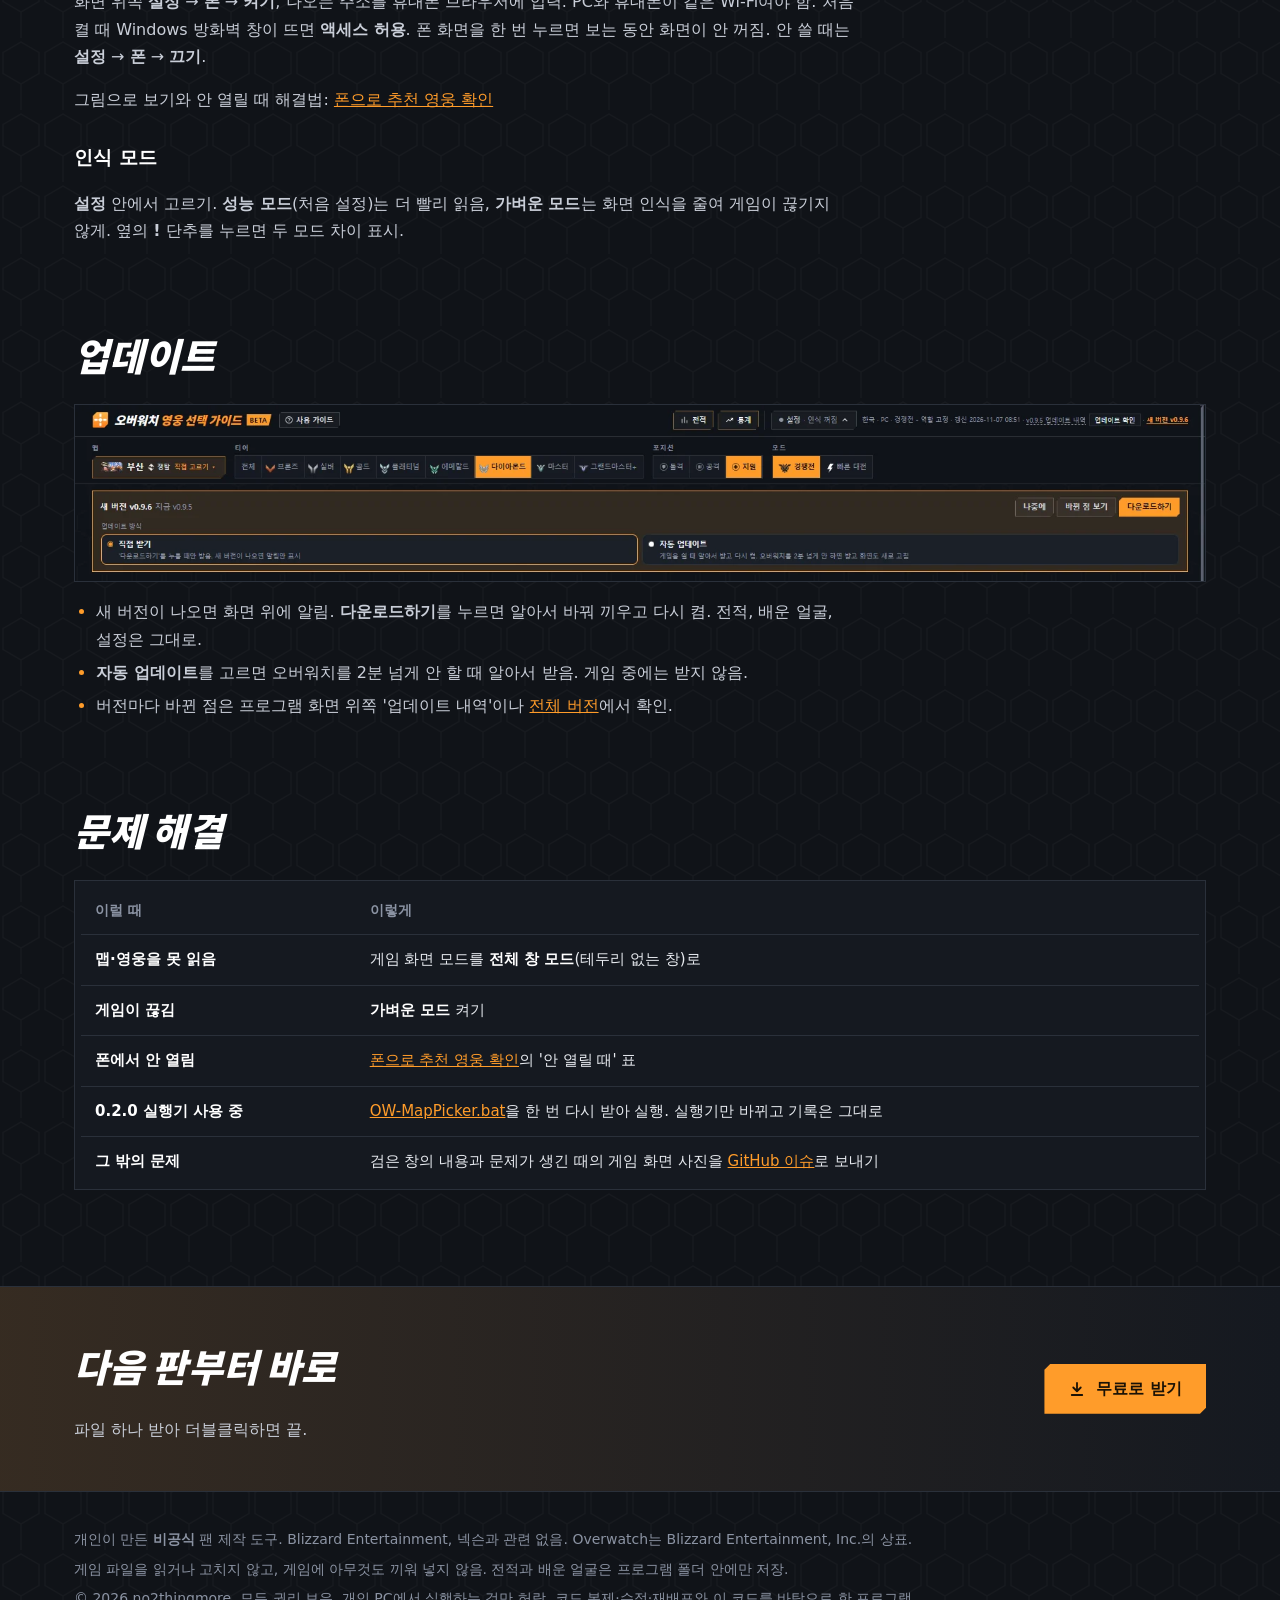
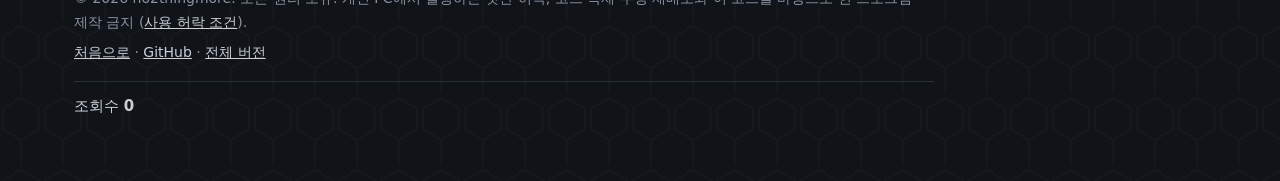
==== commit 628ddc6f: "소개 사이트: 조회수 줄을 항상 보이게, 조금 크게 - 숫자를 못 받아도(광고 차단 등) '조회수' 줄은 늘 표시 - 푸터에 가는 구분선 + 15px로 눈에 더 띄게  Co-Aut" ====
--- a/docs/guide.html
+++ b/docs/guide.html
@@ -177,7 +177,21 @@
     <p>게임 파일을 읽거나 고치지 않고, 게임에 아무것도 끼워 넣지 않음. 전적과 배운 얼굴은 프로그램 폴더 안에만 저장.</p>
     <p>© 2026 no2thingmore. 모든 권리 보유. 개인 PC에서 실행하는 것만 허락, 코드 복제·수정·재배포와 이 코드를 바탕으로 한 프로그램 제작 금지 (<a href="https://github.com/no2thingmore/ow-map-picker-release/blob/main/LICENSE">사용 허락 조건</a>).</p>
     <p><a href="./">처음으로</a> · <a href="https://github.com/no2thingmore/ow-map-picker-release">GitHub</a> · <a href="https://github.com/no2thingmore/ow-map-picker-release/releases">전체 버전</a></p>
+    <p class="hits">조회수 <b id="hits">0</b></p>
   </div>
 </footer>
+<script data-goatcounter="https://no2thingmore.goatcounter.com/count" async src="//gc.zgo.at/count.js"></script>
+<script>
+(() => {
+  var el = document.getElementById("hits");
+  if (!el) return;
+  fetch("https://no2thingmore.goatcounter.com/counter/TOTAL.json").then(function (r) { return r.ok ? r.json() : Promise.reject(); })
+    .then(function (d) {
+      var n = parseInt(String(d.count).replace(/[^0-9]/g, ""), 10);
+      if (!isFinite(n)) return;
+      el.textContent = n.toLocaleString("ko-KR");
+    }).catch(function () {});
+})();
+</script>
 </body>
 </html>
--- a/docs/site/site.css
+++ b/docs/site/site.css
@@ -140,6 +140,8 @@
 .foot { padding: 36px 0 56px; color: var(--muted); font-size: 14px; line-height: 1.7; }
 .foot p { margin: 0 0 6px; max-width: 860px; }
 .foot a { color: var(--text-2); }
+.foot .hits { margin-top: 16px; padding-top: 12px; border-top: 1px solid var(--line); color: var(--text-2); font-size: 15px; font-variant-numeric: tabular-nums; }
+.foot .hits b { color: var(--text-2); font-weight: 700; }
 
 /* 사용법 페이지 */
 .doc { padding: 56px 0 0; }
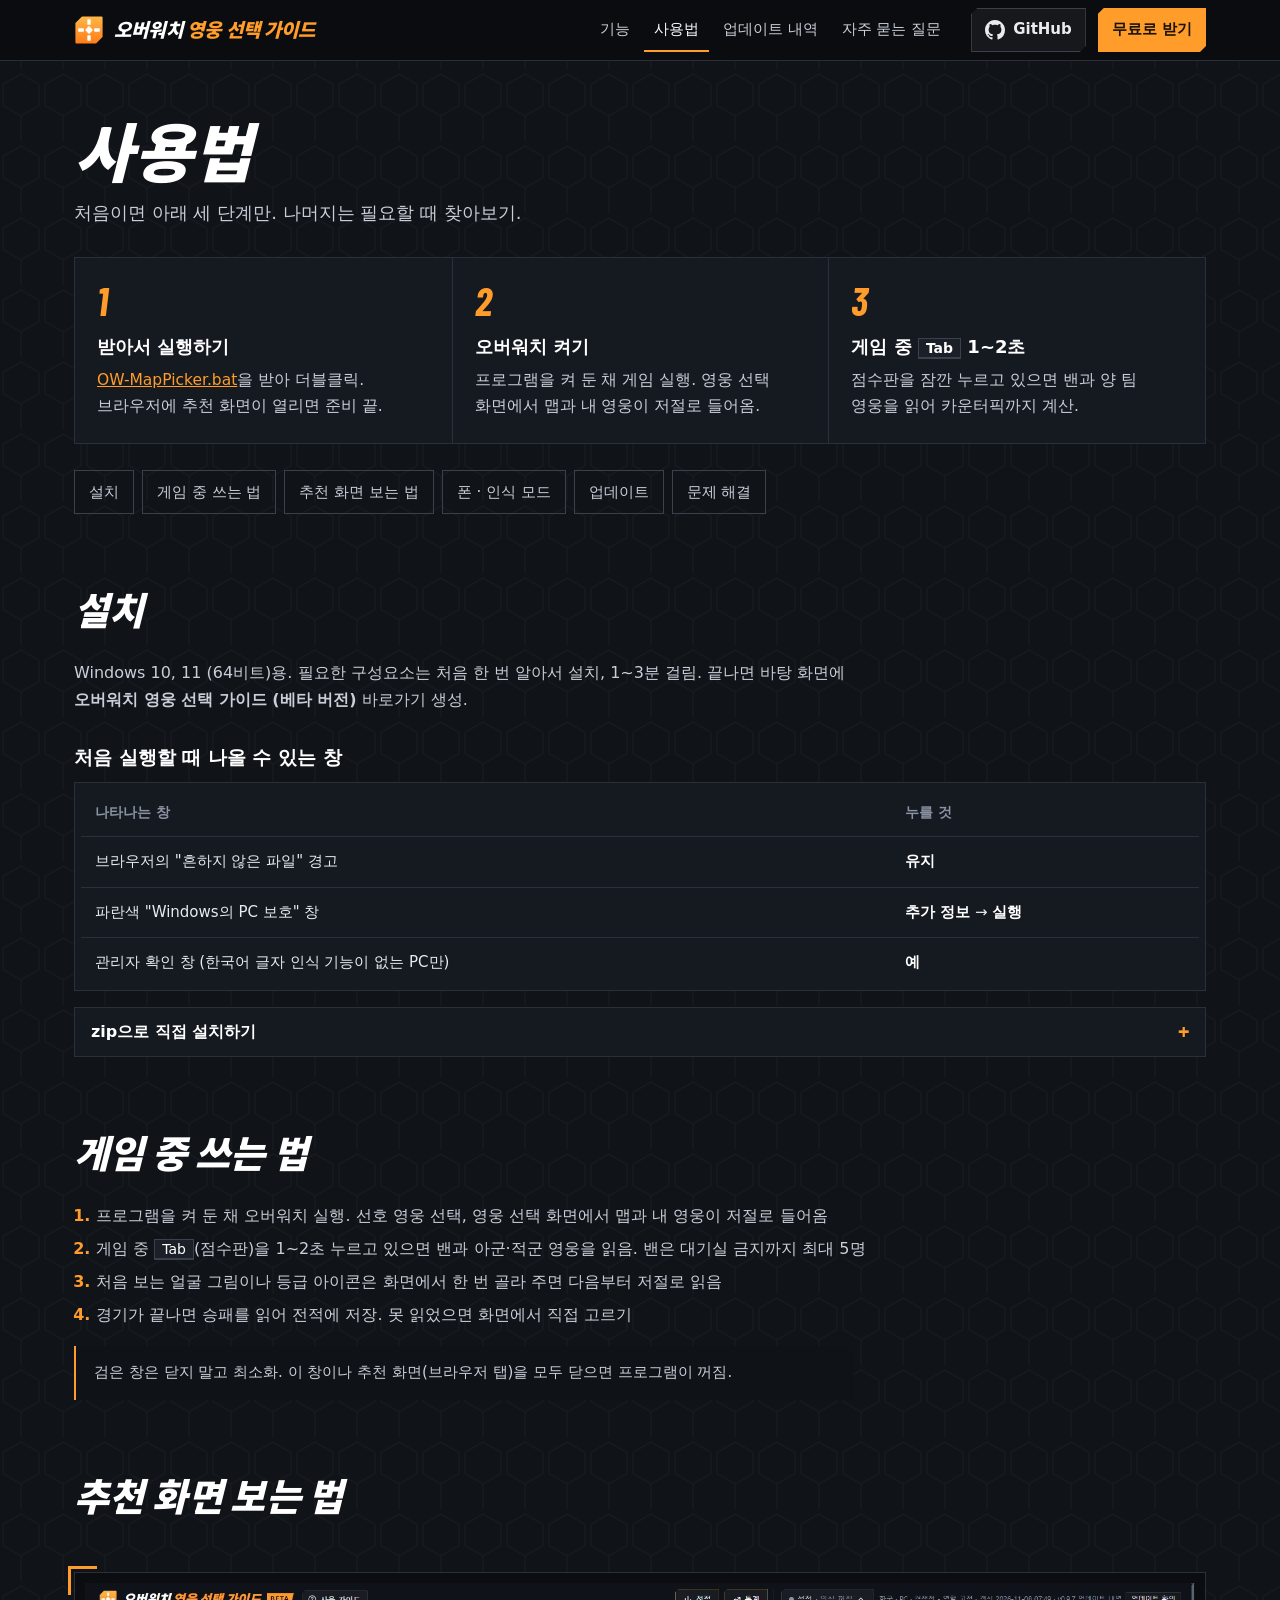
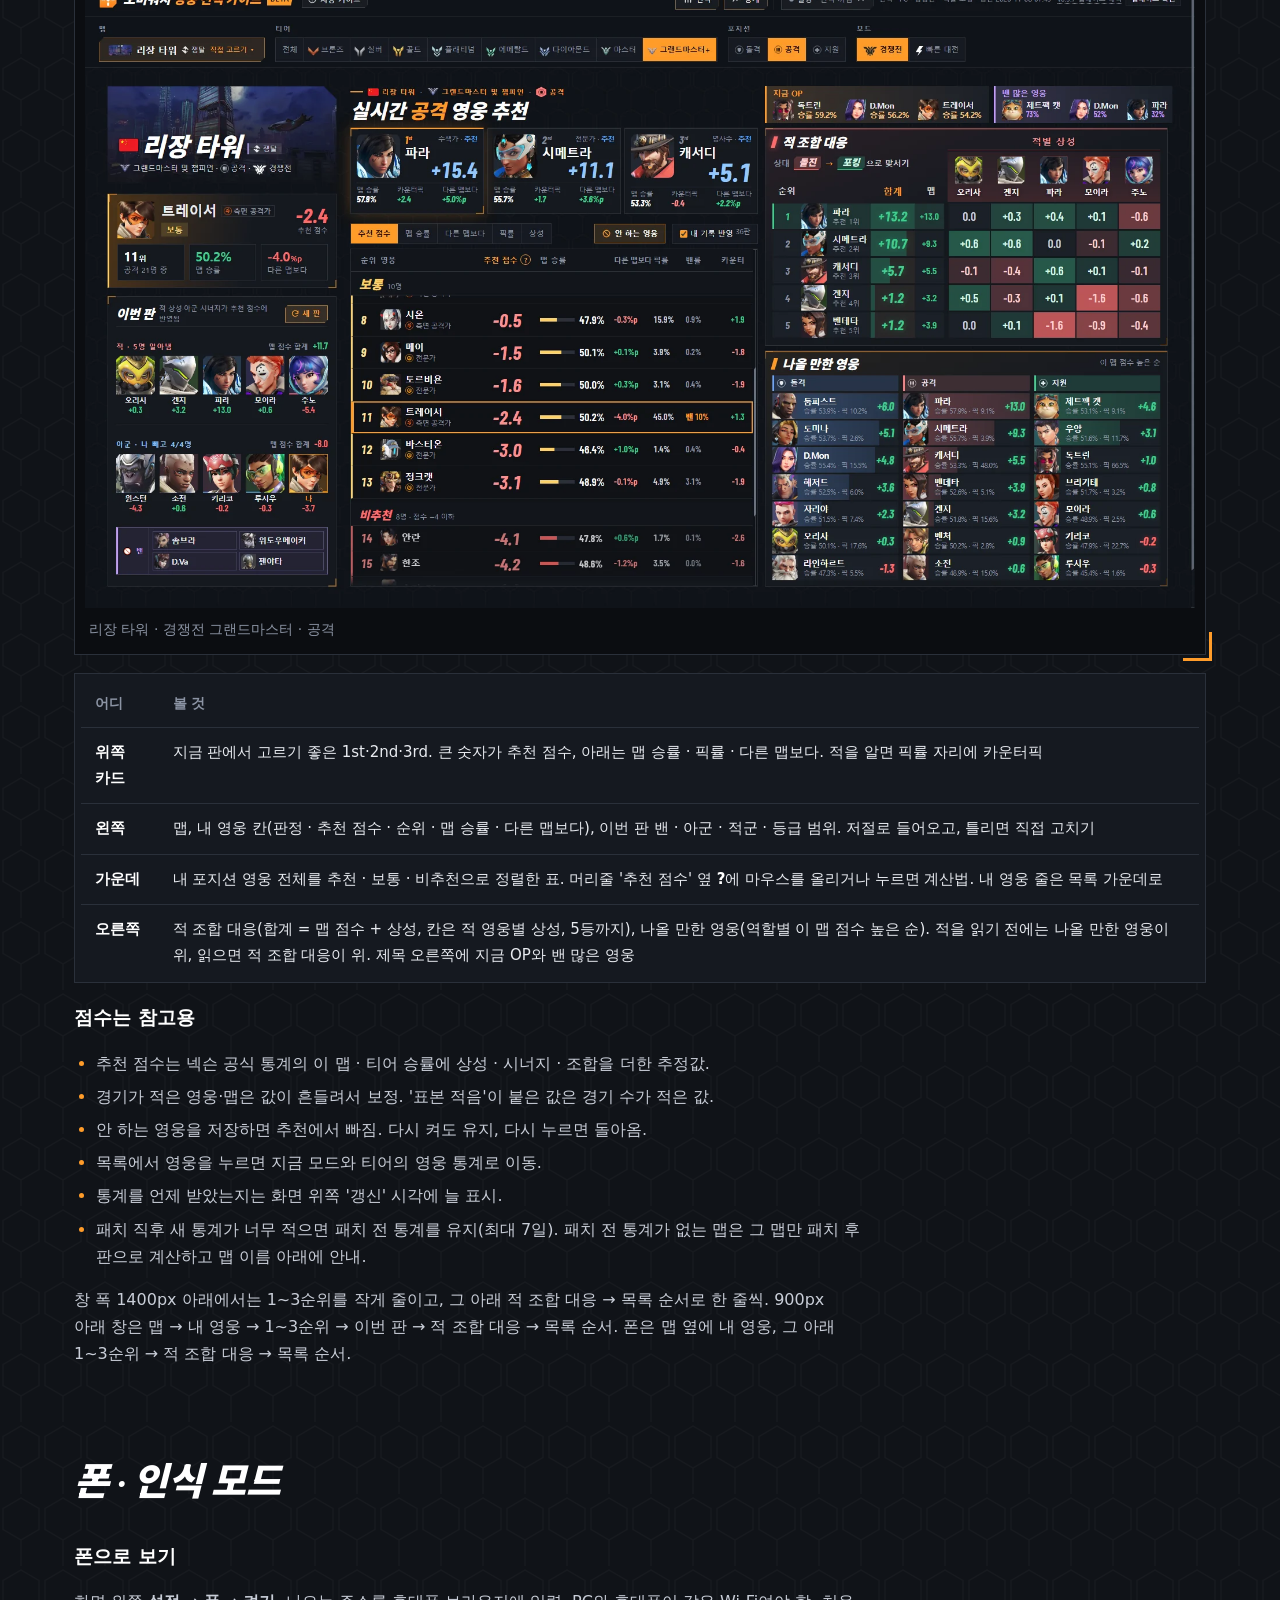
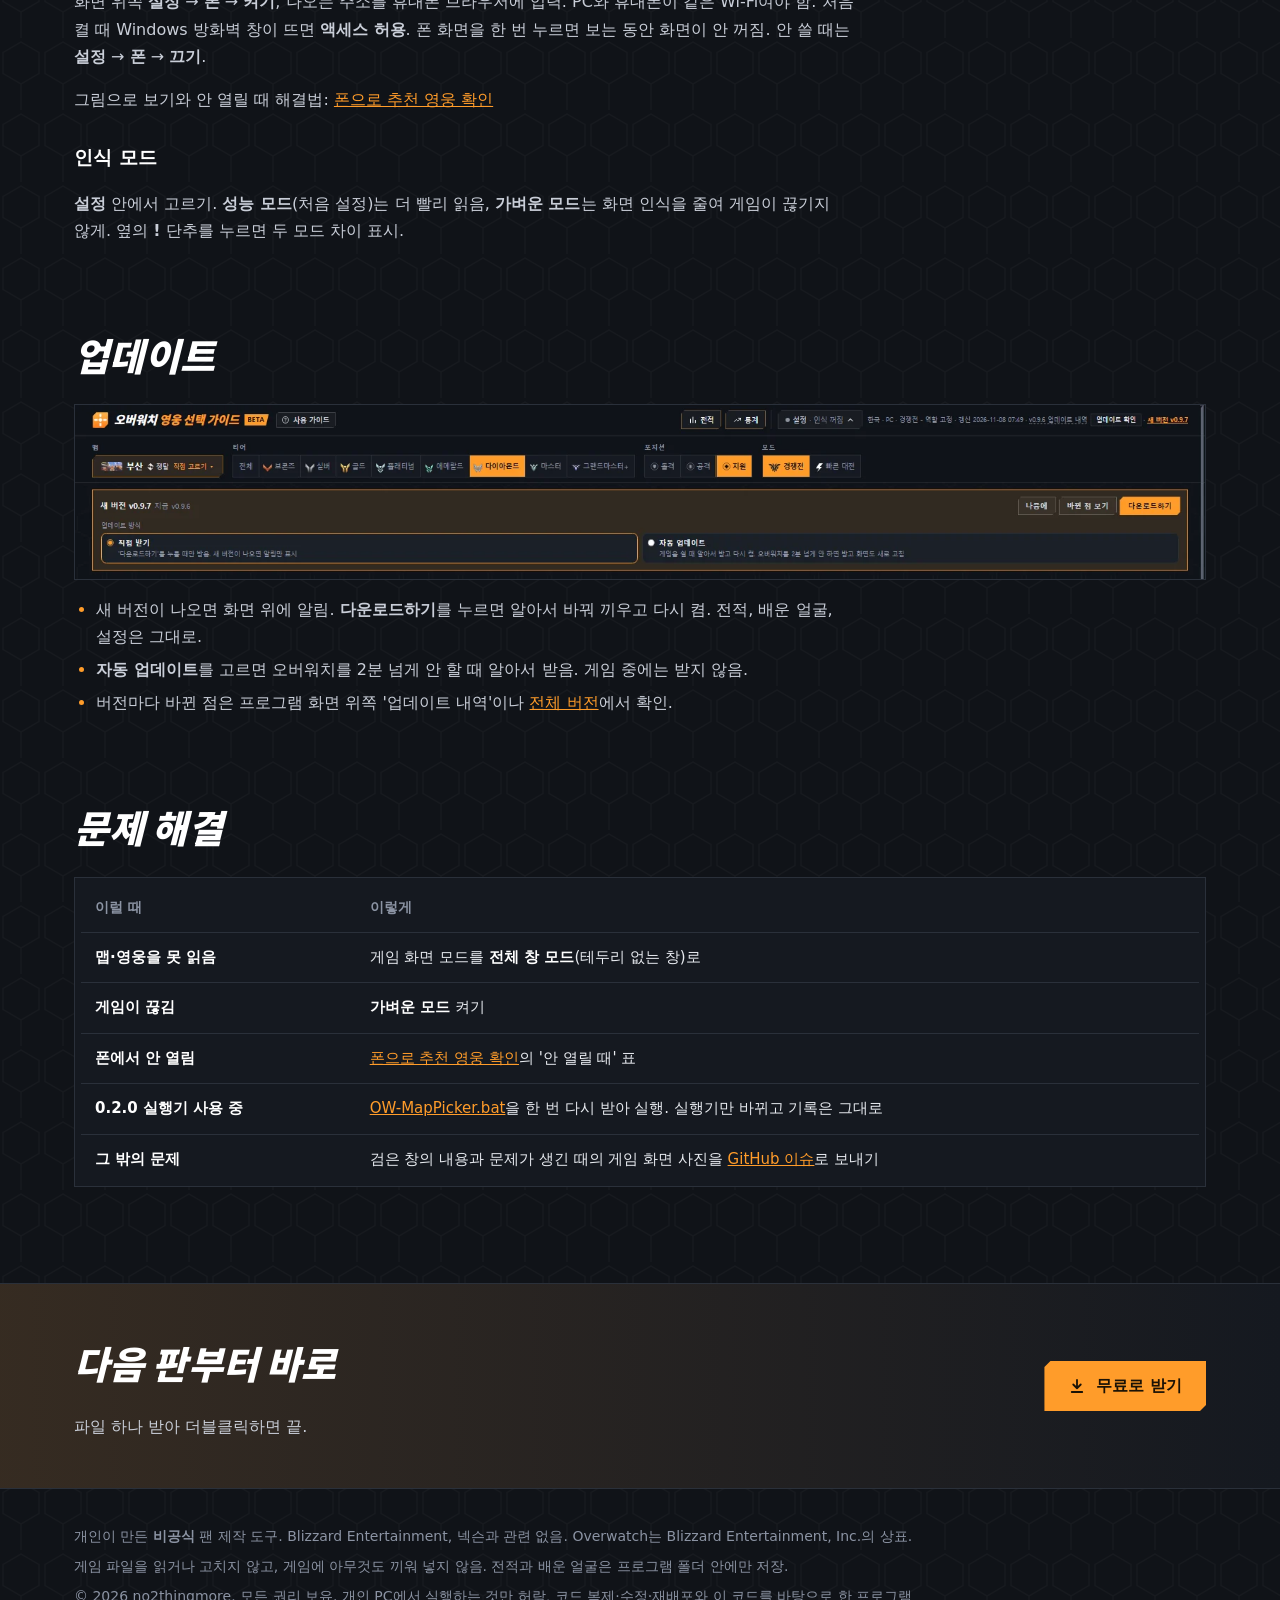
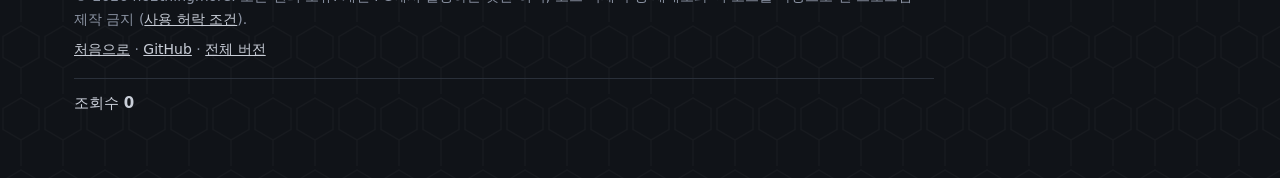
==== commit d29ae3f7: "README와 소개 사이트를 v0.9.7 화면으로 (main, match.gif, main·counter·update.webp, update-banner) hero.svg·slid" ====
--- a/docs/guide.html
+++ b/docs/guide.html
@@ -138,7 +138,7 @@
 
     <section id="update" aria-labelledby="g-update">
       <h2 id="g-update" class="disp">업데이트</h2>
-      <figure class="pic"><img src="site/img/update.webp" width="1600" height="249" alt="새 버전 알림: 새 버전 v0.9.6, 나중에·바뀐 점 보기·다운로드하기 단추와 업데이트 방식(직접 받기, 자동 업데이트)" loading="lazy"></figure>
+      <figure class="pic"><img src="site/img/update.webp" width="1600" height="245" alt="새 버전 알림: 새 버전 v0.9.7, 나중에·바뀐 점 보기·다운로드하기 단추와 업데이트 방식(직접 받기, 자동 업데이트)" loading="lazy"></figure>
       <ul>
         <li>새 버전이 나오면 화면 위에 알림. <b>다운로드하기</b>를 누르면 알아서 바꿔 끼우고 다시 켬. 전적, 배운 얼굴, 설정은 그대로.</li>
         <li><b>자동 업데이트</b>를 고르면 오버워치를 2분 넘게 안 할 때 알아서 받음. 게임 중에는 받지 않음.</li>
